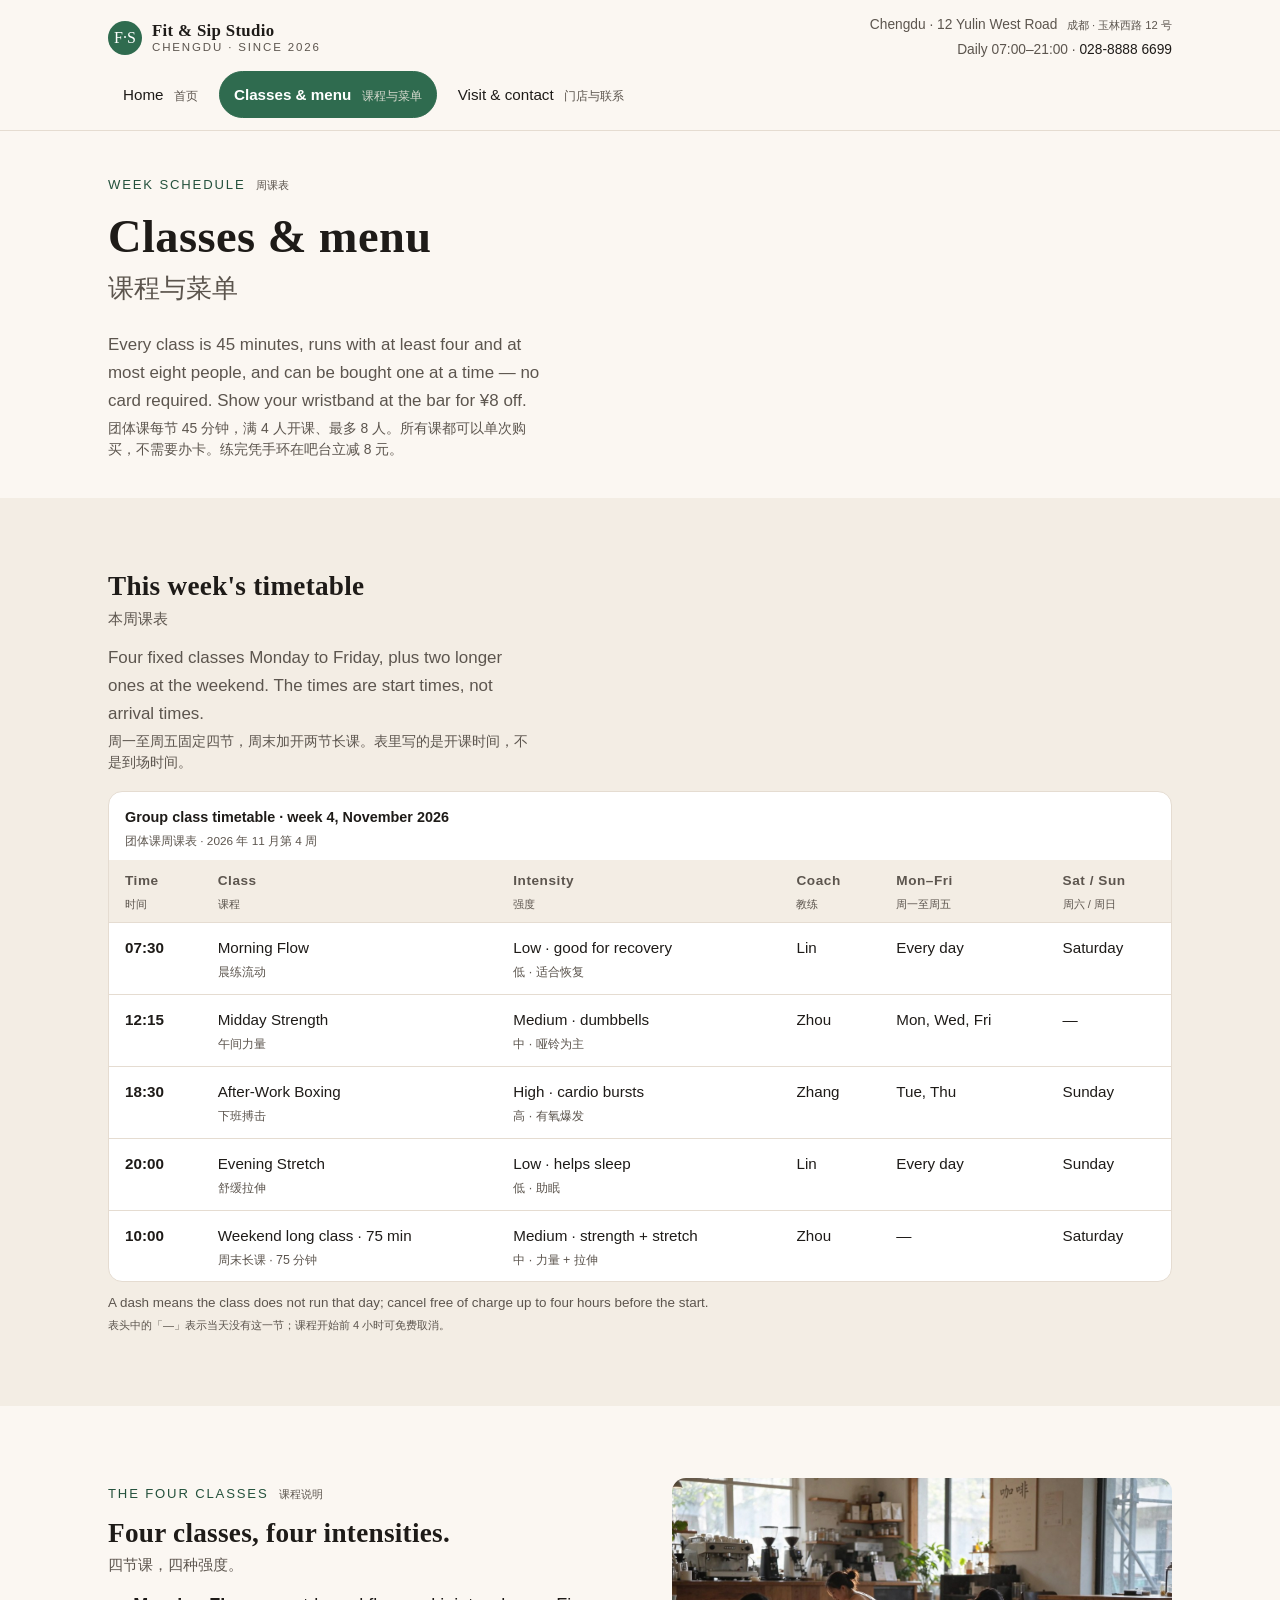
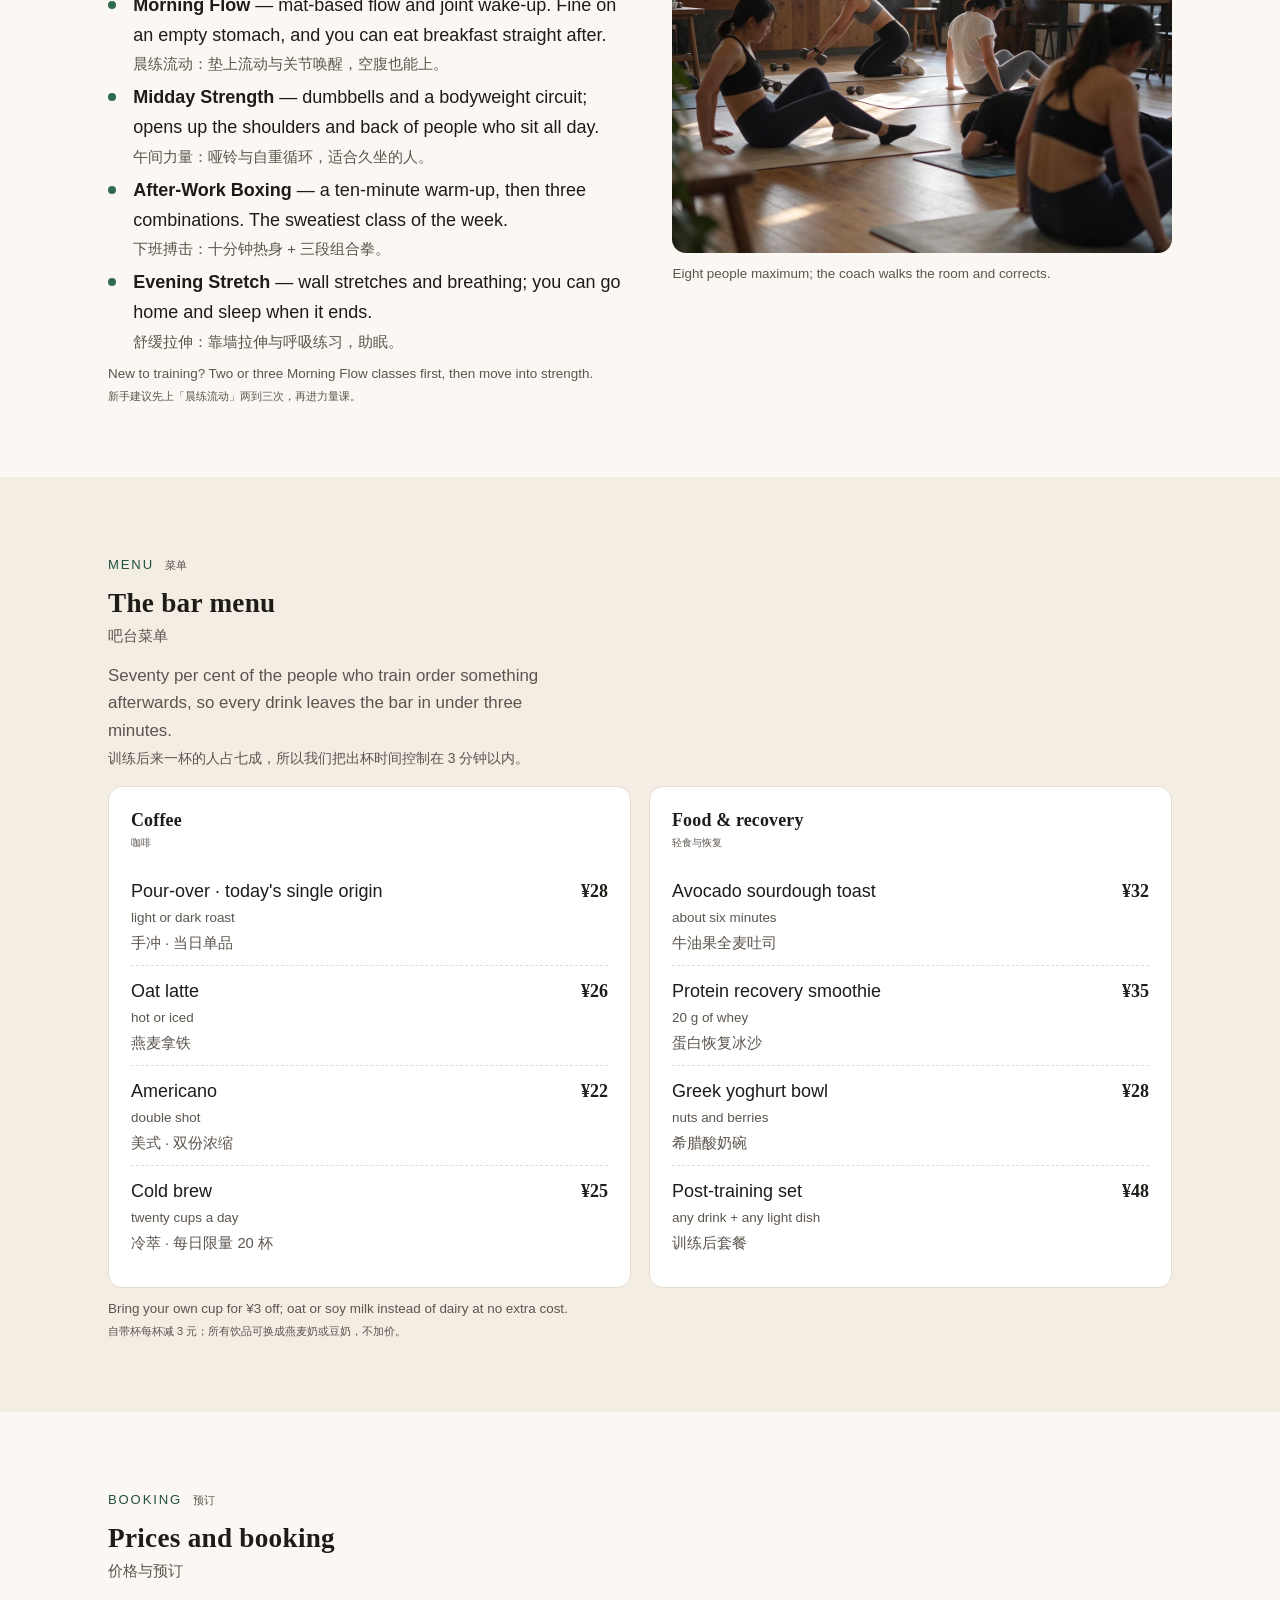
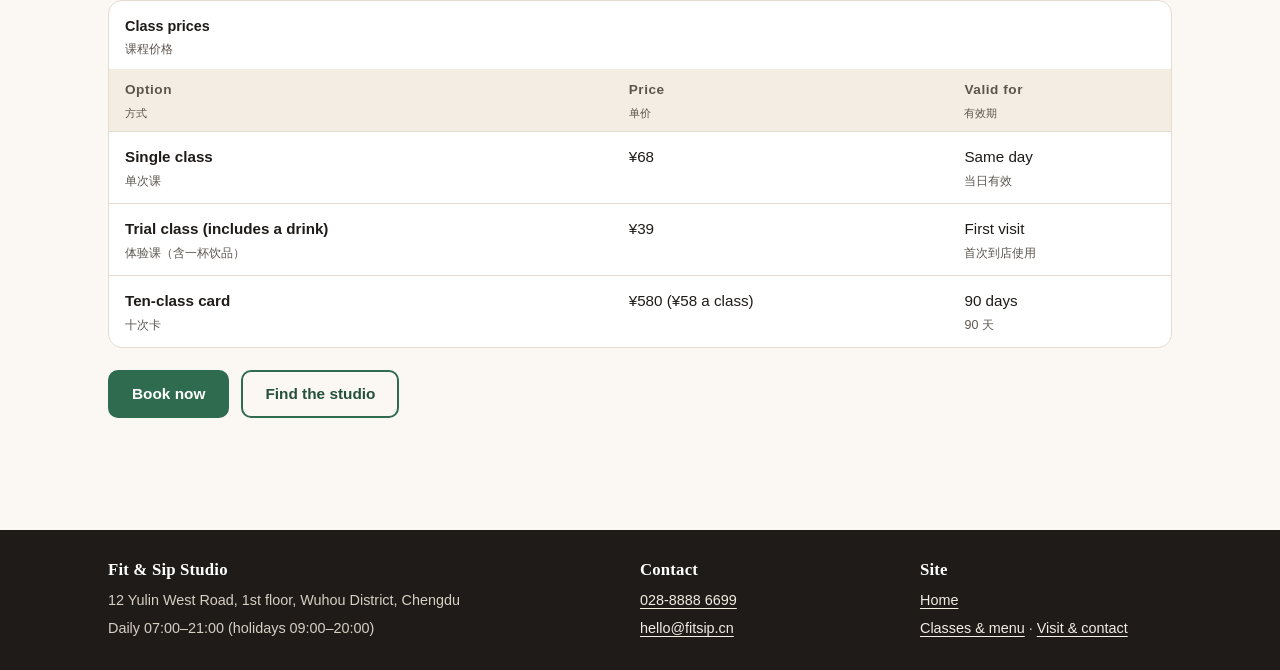
==== classes.html @ e6e58d31 "Add Fit & Sip Studio site files and images" ====
<!DOCTYPE html>
<html lang="en">
<head>
  <meta charset="utf-8">
  <meta name="viewport" content="width=device-width, initial-scale=1">
  <title>Classes &amp; menu — Fit &amp; Sip Studio</title>
  <meta name="description" content="Weekly group class timetable, four class types, the coffee and light-meal menu, and single, trial and ten-class prices at Fit &amp; Sip Studio, Chengdu.">
  <link rel="stylesheet" href="styles.css">
</head>
<body>

<a class="skip-link" href="#main">Skip to main content <span class="zh zh--inline" lang="zh-Hans">跳到主要内容</span></a>

<header class="site-header">
  <div class="wrap">
    <div class="header-top">
      <a class="logo" href="index.html" aria-label="Fit and Sip Studio, home page">
        <span class="logo-mark" aria-hidden="true">F·S</span>
        <span class="logo-text">
          <span class="logo-name">Fit &amp; Sip Studio</span>
          <span class="logo-sub">Chengdu · Since 2026</span>
        </span>
      </a>

      <address class="header-contact">
        <span>Chengdu · 12 Yulin West Road <span class="zh zh--inline" lang="zh-Hans">成都 · 玉林西路 12 号</span></span>
        <span>Daily 07:00–21:00 · <a href="tel:+862888886699">028-8888 6699</a></span>
      </address>
    </div>

    <nav class="site-nav" aria-label="Main navigation">
      <ul class="nav-list">
        <li><a href="index.html">Home <span class="zh zh--inline" lang="zh-Hans">首页</span></a></li>
        <li><a href="classes.html" class="is-active" aria-current="page">Classes &amp; menu <span class="zh zh--inline" lang="zh-Hans">课程与菜单</span></a></li>
        <li><a href="visit.html">Visit &amp; contact <span class="zh zh--inline" lang="zh-Hans">门店与联系</span></a></li>
      </ul>
    </nav>
  </div>
</header>

<main id="main">

  <section class="section section--tight" aria-labelledby="page-title">
    <div class="wrap">
      <span class="eyebrow">Week schedule <span class="zh zh--inline" lang="zh-Hans">周课表</span></span>
      <h1 id="page-title">Classes &amp; menu<span class="zh" lang="zh-Hans">课程与菜单</span></h1>
      <p class="lead">
        Every class is 45 minutes, runs with at least four and at most eight people, and can be bought one at a time — no card required. Show your wristband at the bar for ¥8 off.
        <span class="zh" lang="zh-Hans">团体课每节 45 分钟，满 4 人开课、最多 8 人。所有课都可以单次购买，不需要办卡。练完凭手环在吧台立减 8 元。</span>
      </p>
    </div>
  </section>

  <!-- Weekly timetable -->
  <section class="section section--cream" aria-labelledby="schedule-title">
    <div class="wrap">
      <h2 id="schedule-title">This week's timetable<span class="zh" lang="zh-Hans">本周课表</span></h2>
      <p class="lead">Four fixed classes Monday to Friday, plus two longer ones at the weekend. The times are start times, not arrival times.
        <span class="zh" lang="zh-Hans">周一至周五固定四节，周末加开两节长课。表里写的是开课时间，不是到场时间。</span></p>

      <div class="table-wrap">
        <table class="table--stack">
          <caption>Group class timetable · week 4, November 2026 <span class="zh" lang="zh-Hans">团体课周课表 · 2026 年 11 月第 4 周</span></caption>
          <thead>
            <tr>
              <th scope="col">Time<span class="zh" lang="zh-Hans">时间</span></th>
              <th scope="col">Class<span class="zh" lang="zh-Hans">课程</span></th>
              <th scope="col">Intensity<span class="zh" lang="zh-Hans">强度</span></th>
              <th scope="col">Coach<span class="zh" lang="zh-Hans">教练</span></th>
              <th scope="col">Mon–Fri<span class="zh" lang="zh-Hans">周一至周五</span></th>
              <th scope="col">Sat / Sun<span class="zh" lang="zh-Hans">周六 / 周日</span></th>
            </tr>
          </thead>
          <tbody>
            <tr>
              <th scope="row" data-label="Time">07:30</th>
              <td data-label="Class">Morning Flow<span class="zh" lang="zh-Hans">晨练流动</span></td>
              <td data-label="Intensity">Low · good for recovery<span class="zh" lang="zh-Hans">低 · 适合恢复</span></td>
              <td data-label="Coach">Lin</td>
              <td data-label="Mon–Fri">Every day</td>
              <td data-label="Sat / Sun">Saturday</td>
            </tr>
            <tr>
              <th scope="row" data-label="Time">12:15</th>
              <td data-label="Class">Midday Strength<span class="zh" lang="zh-Hans">午间力量</span></td>
              <td data-label="Intensity">Medium · dumbbells<span class="zh" lang="zh-Hans">中 · 哑铃为主</span></td>
              <td data-label="Coach">Zhou</td>
              <td data-label="Mon–Fri">Mon, Wed, Fri</td>
              <td data-label="Sat / Sun">—</td>
            </tr>
            <tr>
              <th scope="row" data-label="Time">18:30</th>
              <td data-label="Class">After-Work Boxing<span class="zh" lang="zh-Hans">下班搏击</span></td>
              <td data-label="Intensity">High · cardio bursts<span class="zh" lang="zh-Hans">高 · 有氧爆发</span></td>
              <td data-label="Coach">Zhang</td>
              <td data-label="Mon–Fri">Tue, Thu</td>
              <td data-label="Sat / Sun">Sunday</td>
            </tr>
            <tr>
              <th scope="row" data-label="Time">20:00</th>
              <td data-label="Class">Evening Stretch<span class="zh" lang="zh-Hans">舒缓拉伸</span></td>
              <td data-label="Intensity">Low · helps sleep<span class="zh" lang="zh-Hans">低 · 助眠</span></td>
              <td data-label="Coach">Lin</td>
              <td data-label="Mon–Fri">Every day</td>
              <td data-label="Sat / Sun">Sunday</td>
            </tr>
            <tr>
              <th scope="row" data-label="Time">10:00</th>
              <td data-label="Class">Weekend long class · 75 min<span class="zh" lang="zh-Hans">周末长课 · 75 分钟</span></td>
              <td data-label="Intensity">Medium · strength + stretch<span class="zh" lang="zh-Hans">中 · 力量 + 拉伸</span></td>
              <td data-label="Coach">Zhou</td>
              <td data-label="Mon–Fri">—</td>
              <td data-label="Sat / Sun">Saturday</td>
            </tr>
          </tbody>
        </table>
      </div>

      <p class="caption">A dash means the class does not run that day; cancel free of charge up to four hours before the start.
        <span class="zh" lang="zh-Hans">表头中的「—」表示当天没有这一节；课程开始前 4 小时可免费取消。</span></p>
    </div>
  </section>

  <!-- Class descriptions -->
  <section class="section" aria-labelledby="class-intro-title">
    <div class="wrap split">
      <div>
        <span class="eyebrow">The four classes <span class="zh zh--inline" lang="zh-Hans">课程说明</span></span>
        <h2 id="class-intro-title">Four classes, four intensities.<span class="zh" lang="zh-Hans">四节课，四种强度。</span></h2>
        <ul class="check-list">
          <li><strong>Morning Flow</strong> — mat-based flow and joint wake-up. Fine on an empty stomach, and you can eat breakfast straight after.<span class="zh" lang="zh-Hans">晨练流动：垫上流动与关节唤醒，空腹也能上。</span></li>
          <li><strong>Midday Strength</strong> — dumbbells and a bodyweight circuit; opens up the shoulders and back of people who sit all day.<span class="zh" lang="zh-Hans">午间力量：哑铃与自重循环，适合久坐的人。</span></li>
          <li><strong>After-Work Boxing</strong> — a ten-minute warm-up, then three combinations. The sweatiest class of the week.<span class="zh" lang="zh-Hans">下班搏击：十分钟热身 + 三段组合拳。</span></li>
          <li><strong>Evening Stretch</strong> — wall stretches and breathing; you can go home and sleep when it ends.<span class="zh" lang="zh-Hans">舒缓拉伸：靠墙拉伸与呼吸练习，助眠。</span></li>
        </ul>
        <p class="caption">New to training? Two or three Morning Flow classes first, then move into strength.
          <span class="zh" lang="zh-Hans">新手建议先上「晨练流动」两到三次，再进力量课。</span></p>
      </div>

      <figure class="split-media">
        <img src="images/class-group.jpg"
             alt="Small-group class: people on mats doing floor work, the coach demonstrating beside them, the coffee bar in the background"
             width="1200" height="900">
        <figcaption>Eight people maximum; the coach walks the room and corrects.</figcaption>
      </figure>
    </div>
  </section>

  <!-- Menu -->
  <section class="section section--cream" id="menu" aria-labelledby="menu-title">
    <div class="wrap">
      <span class="eyebrow">Menu <span class="zh zh--inline" lang="zh-Hans">菜单</span></span>
      <h2 id="menu-title">The bar menu<span class="zh" lang="zh-Hans">吧台菜单</span></h2>
      <p class="lead">Seventy per cent of the people who train order something afterwards, so every drink leaves the bar in under three minutes.
        <span class="zh" lang="zh-Hans">训练后来一杯的人占七成，所以我们把出杯时间控制在 3 分钟以内。</span></p>

      <div class="grid grid--2">
        <article class="card">
          <h3>Coffee<span class="zh" lang="zh-Hans">咖啡</span></h3>
          <ul class="price-list">
            <li><span>Pour-over · today's single origin <span class="note">light or dark roast</span><span class="zh" lang="zh-Hans">手冲 · 当日单品</span></span><span class="price">¥28</span></li>
            <li><span>Oat latte <span class="note">hot or iced</span><span class="zh" lang="zh-Hans">燕麦拿铁</span></span><span class="price">¥26</span></li>
            <li><span>Americano <span class="note">double shot</span><span class="zh" lang="zh-Hans">美式 · 双份浓缩</span></span><span class="price">¥22</span></li>
            <li><span>Cold brew <span class="note">twenty cups a day</span><span class="zh" lang="zh-Hans">冷萃 · 每日限量 20 杯</span></span><span class="price">¥25</span></li>
          </ul>
        </article>

        <article class="card">
          <h3>Food &amp; recovery<span class="zh" lang="zh-Hans">轻食与恢复</span></h3>
          <ul class="price-list">
            <li><span>Avocado sourdough toast <span class="note">about six minutes</span><span class="zh" lang="zh-Hans">牛油果全麦吐司</span></span><span class="price">¥32</span></li>
            <li><span>Protein recovery smoothie <span class="note">20 g of whey</span><span class="zh" lang="zh-Hans">蛋白恢复冰沙</span></span><span class="price">¥35</span></li>
            <li><span>Greek yoghurt bowl <span class="note">nuts and berries</span><span class="zh" lang="zh-Hans">希腊酸奶碗</span></span><span class="price">¥28</span></li>
            <li><span>Post-training set <span class="note">any drink + any light dish</span><span class="zh" lang="zh-Hans">训练后套餐</span></span><span class="price">¥48</span></li>
          </ul>
        </article>
      </div>

      <p class="caption">Bring your own cup for ¥3 off; oat or soy milk instead of dairy at no extra cost.
        <span class="zh" lang="zh-Hans">自带杯每杯减 3 元；所有饮品可换成燕麦奶或豆奶，不加价。</span></p>
    </div>
  </section>

  <!-- Prices -->
  <section class="section" aria-labelledby="booking-title">
    <div class="wrap">
      <span class="eyebrow">Booking <span class="zh zh--inline" lang="zh-Hans">预订</span></span>
      <h2 id="booking-title">Prices and booking<span class="zh" lang="zh-Hans">价格与预订</span></h2>

      <div class="table-wrap">
        <table>
          <caption>Class prices <span class="zh" lang="zh-Hans">课程价格</span></caption>
          <thead>
            <tr>
              <th scope="col">Option<span class="zh" lang="zh-Hans">方式</span></th>
              <th scope="col">Price<span class="zh" lang="zh-Hans">单价</span></th>
              <th scope="col">Valid for<span class="zh" lang="zh-Hans">有效期</span></th>
            </tr>
          </thead>
          <tbody>
            <tr><th scope="row">Single class<span class="zh" lang="zh-Hans">单次课</span></th><td>¥68</td><td>Same day<span class="zh" lang="zh-Hans">当日有效</span></td></tr>
            <tr><th scope="row">Trial class (includes a drink)<span class="zh" lang="zh-Hans">体验课（含一杯饮品）</span></th><td>¥39</td><td>First visit<span class="zh" lang="zh-Hans">首次到店使用</span></td></tr>
            <tr><th scope="row">Ten-class card<span class="zh" lang="zh-Hans">十次卡</span></th><td>¥580 (¥58 a class)</td><td>90 days<span class="zh" lang="zh-Hans">90 天</span></td></tr>
          </tbody>
        </table>
      </div>

      <div class="btn-row">
        <a class="btn" href="visit.html#booking">Book now</a>
        <a class="btn btn--ghost" href="visit.html">Find the studio</a>
      </div>
    </div>
  </section>

</main>

<footer class="site-footer">
  <div class="wrap footer-grid">
    <div>
      <h2>Fit &amp; Sip Studio</h2>
      <p>12 Yulin West Road, 1st floor, Wuhou District, Chengdu</p>
      <p>Daily 07:00–21:00 (holidays 09:00–20:00)</p>
    </div>
    <div>
      <h2>Contact</h2>
      <p><a href="tel:+862888886699">028-8888 6699</a></p>
      <p><a href="mailto:hello@fitsip.cn">hello@fitsip.cn</a></p>
    </div>
    <div>
      <h2>Site</h2>
      <p><a href="index.html">Home</a></p>
      <p><a href="classes.html">Classes &amp; menu</a> · <a href="visit.html">Visit &amp; contact</a></p>
    </div>
  </div>
</footer>

</body>
</html>
---- styles.css ----
/* =========================================================
   Fit & Sip Studio — 站点样式表（唯一外部 CSS 文件）
   移动优先：先写小屏，再用 min-width 媒体查询逐级扩展
   ========================================================= */

/* ---------- 1. 设计变量（3 个主色 + 中性色阶） ---------- */
:root {
  --bg: #fbf7f2;          /* 背景色：暖米白 */
  --ink: #1e1b18;         /* 文字色：炭黑 */
  --accent: #2f6b4f;      /* 强调色：松针绿 */
  --accent-dark: #24513c;
  --muted: #5c554e;
  --surface: #ffffff;
  --cream: #f3ede4;
  --line: #e5dcd1;
  --radius: 14px;
  --wrap: 1120px;
  --shadow: 0 10px 30px rgba(30, 27, 24, 0.07);
}

/* ---------- 2. 基础重置与排版 ---------- */
*,
*::before,
*::after { box-sizing: border-box; }

html { -webkit-text-size-adjust: 100%; }

body {
  margin: 0;
  background-color: var(--bg);
  color: var(--ink);
  font-family: "Helvetica Neue", Helvetica, Arial, "PingFang SC", "Microsoft YaHei", sans-serif;
  font-size: 17px;
  line-height: 1.65;
}

h1, h2, h3 {
  font-family: Georgia, "Times New Roman", "Songti SC", serif;
  font-weight: 700;
  line-height: 1.24;
  margin: 0 0 0.55em;
  letter-spacing: 0.01em;
}

h1 { font-size: clamp(1.95rem, 6.2vw, 2.9rem); }
h2 { font-size: clamp(1.35rem, 3.6vw, 1.7rem); }
h3 { font-size: 1.12rem; }

p { margin: 0 0 1em; }
p:last-child { margin-bottom: 0; }

a { color: var(--accent-dark); text-underline-offset: 3px; }

img { display: block; max-width: 100%; height: auto; }

strong { font-weight: 700; }

/* ---------- 2b. 双语：英文为主体，中文作为quiet的第二行 ---------- */
.zh {
  display: block;
  margin-top: 3px;
  font-family: "PingFang SC", "Microsoft YaHei", "Songti SC", sans-serif;
  font-size: 0.82em;
  line-height: 1.5;
  font-weight: 400;
  letter-spacing: 0;
  text-transform: none;
  color: var(--muted);
}
.zh--inline { display: inline; margin-left: 0.5em; }

h1 > .zh,
h2 > .zh,
h3 > .zh {
  margin-top: 5px;
  font-family: Georgia, "Songti SC", serif;
  font-size: 0.56em;
  line-height: 1.35;
}

/* 深色底上中文改为浅色 */
.cta-band .zh,
.skip-link .zh,
.nav-list a.is-active .zh { color: #f3ede4; opacity: 0.85; }

/* 键盘可见焦点：无障碍必需 */
a:focus-visible,
button:focus-visible,
input:focus-visible,
select:focus-visible,
textarea:focus-visible {
  outline: 3px solid var(--accent);
  outline-offset: 2px;
}

/* ---------- 3. 跳过导航（无障碍） ---------- */
.skip-link {
  position: absolute;
  left: 12px;
  top: -60px;
  z-index: 30;
  padding: 10px 16px;
  background: var(--ink);
  color: #fff;
  border-radius: 8px;
  transition: top 0.2s ease;
}
.skip-link:focus { top: 12px; }

/* ---------- 4. 通用容器 ---------- */
.wrap {
  width: 100%;
  max-width: var(--wrap);
  margin: 0 auto;
  padding: 0 20px;
}

.section { padding: 44px 0; }
.section--tight { padding: 30px 0; }
.section--cream { background: var(--cream); }

.eyebrow {
  display: inline-block;
  margin-bottom: 12px;
  font-size: 0.82rem;
  letter-spacing: 0.14em;
  text-transform: uppercase;
  color: var(--accent-dark);
}

.lead { font-size: 1.06rem; color: var(--muted); max-width: 46ch; }

/* ---------- 5. 页头：Logo 左上、联系方式右上、静态页头 ---------- */
.site-header {
  background: var(--bg);
  border-bottom: 1px solid var(--line);
}

.header-top {
  display: flex;
  flex-wrap: wrap;
  align-items: center;
  justify-content: space-between;
  gap: 8px 16px;
  padding: 14px 0 10px;
}

.logo {
  display: inline-flex;
  align-items: center;
  gap: 10px;
  text-decoration: none;
  color: var(--ink);
}
.logo-mark {
  width: 34px;
  height: 34px;
  flex: 0 0 34px;
  display: grid;
  place-items: center;
  border-radius: 50%;
  background: var(--accent);
  color: #fff;
  font-family: Georgia, serif;
  font-size: 1rem;
}
.logo-text { line-height: 1.1; }
.logo-name {
  display: block;
  font-family: Georgia, serif;
  font-size: 1.05rem;
  font-weight: 700;
  letter-spacing: 0.02em;
}
.logo-sub {
  display: block;
  font-size: 0.72rem;
  letter-spacing: 0.16em;
  text-transform: uppercase;
  color: var(--muted);
}

.header-contact {
  display: flex;
  flex-direction: column;
  align-items: flex-start;
  gap: 2px;
  font-size: 0.86rem;
  color: var(--muted);
  font-style: normal; /* <address> 默认斜体，这里保持正体 */
}
.header-contact a { color: var(--ink); text-decoration: none; }
.header-contact a:hover { color: var(--accent-dark); text-decoration: underline; }

/* ---------- 6. 主导航：横向、当前页必须高亮 ---------- */
.site-nav { padding-bottom: 12px; }

.nav-list {
  display: flex;
  flex-wrap: wrap;
  gap: 6px;
  margin: 0;
  padding: 0;
  list-style: none;
}

.nav-list a {
  display: inline-block;
  padding: 10px 14px;
  border-radius: 999px;
  font-size: 0.95rem;
  text-decoration: none;
  color: var(--ink);
  border: 1px solid transparent;
}
.nav-list a:hover { background: var(--cream); }

/* 当前页面：颜色 + 下划线 + 加粗，三重区分 */
.nav-list a.is-active,
.nav-list a[aria-current="page"] {
  background: var(--accent);
  border-color: var(--accent);
  color: #fff;
  font-weight: 700;
}

/* ---------- 7. 按钮 ---------- */
.btn {
  display: inline-block;
  padding: 13px 22px;
  border: 2px solid var(--accent);
  border-radius: 10px;
  background: var(--accent);
  color: #fff;
  font: inherit;
  font-weight: 700;
  font-size: 0.96rem;
  line-height: 1.2;
  text-align: center;
  text-decoration: none;
  cursor: pointer;
  transition: background-color 0.15s ease, color 0.15s ease, transform 0.15s ease;
}
.btn:hover { background: var(--accent-dark); border-color: var(--accent-dark); }
.btn:active { transform: translateY(1px); }

.btn--ghost {
  background: transparent;
  color: var(--accent-dark);
  border-color: var(--accent);
}
.btn--ghost:hover { background: var(--accent); color: #fff; }

.btn-row {
  display: flex;
  flex-wrap: wrap;
  gap: 12px;
  margin-top: 22px;
}

/* ---------- 8. 首页主视觉 ---------- */
.hero { padding: 26px 0 34px; }

.hero-grid {
  display: grid;
  gap: 22px;
  align-items: center;
}

.hero-copy .lead { max-width: 34ch; }

.hero-media { position: relative; }

.hero-media img {
  width: 100%;
  aspect-ratio: 16 / 10;
  object-fit: cover;
  border-radius: var(--radius);
  box-shadow: var(--shadow);
}

.hero-badge {
  display: inline-block;
  max-width: 100%;
  margin-top: 14px;
  padding: 8px 14px;
  border-radius: 14px;
  background: var(--surface);
  border: 1px solid var(--line);
  font-size: 0.86rem;
  line-height: 1.5;
  text-align: left;
  color: var(--muted);
}
.hero-badge b { color: var(--ink); }
.hero-badge .zh { margin-top: 2px; font-size: 0.86em; }

/* ---------- 9. 卡片与网格 ---------- */
.grid { display: grid; gap: 18px; }
.grid--2 { grid-template-columns: 1fr; }

.card {
  padding: 22px;
  background: var(--surface);
  border: 1px solid var(--line);
  border-radius: var(--radius);
}
.card h3 { margin-bottom: 8px; }
.card p { color: var(--muted); font-size: 0.95rem; }

/* ---------- 10. 表格（每页必备元素） ---------- */
.table-wrap {
  margin-top: 18px;
  border: 1px solid var(--line);
  border-radius: var(--radius);
  overflow: hidden;
  background: var(--surface);
}

table {
  width: 100%;
  border-collapse: collapse;
  font-size: 0.95rem;
}

caption {
  caption-side: top;
  padding: 14px 16px 10px;
  text-align: left;
  font-weight: 700;
  color: var(--ink);
  font-size: 0.9rem;
}

thead th {
  background: var(--cream);
  text-align: left;
  font-size: 0.85rem;
  letter-spacing: 0.04em;
  color: var(--muted);
  padding: 10px 16px;
  border-bottom: 1px solid var(--line);
}

tbody td,
tbody th {
  padding: 12px 16px;
  border-bottom: 1px solid var(--line);
  vertical-align: top;
}
tbody th { text-align: left; font-weight: 700; }
tbody tr:last-child td,
tbody tr:last-child th { border-bottom: 0; }

.tag {
  display: inline-block;
  padding: 2px 9px;
  border-radius: 999px;
  background: var(--cream);
  color: var(--accent-dark);
  font-size: 0.78rem;
  font-weight: 700;
}

/* 移动端：表格改为堆叠卡片，避免横向溢出 */
@media (max-width: 719px) {
  .table--stack { display: block; }
  .table--stack caption { display: block; }
  .table--stack thead {
    position: absolute;
    width: 1px; height: 1px;
    overflow: hidden;
    clip: rect(0 0 0 0);
    white-space: nowrap;
  }
  .table--stack tbody,
  .table--stack tr { display: block; }
  .table--stack tr {
    padding: 12px 16px;
    border-bottom: 1px solid var(--line);
  }
  .table--stack tr:last-child { border-bottom: 0; }
  .table--stack td,
  .table--stack th {
    display: block;
    padding: 5px 0;
    border: 0;
    font-size: 0.93rem;
  }
  .table--stack td::before,
  .table--stack th::before {
    content: attr(data-label);
    display: block;
    margin-bottom: 2px;
    font-size: 0.78rem;
    font-weight: 700;
    letter-spacing: 0.04em;
    color: var(--muted);
  }
}

/* ---------- 11. 列表（每页必备元素） ---------- */
.steps,
.price-list,
.check-list {
  margin: 0;
  padding-left: 1.25em;
}
.steps { list-style: decimal; }
.price-list { list-style: none; padding-left: 0; margin-top: 16px; }
.check-list { list-style: none; padding-left: 0; }

.price-list li {
  display: flex;
  justify-content: space-between;
  align-items: baseline;
  gap: 16px;
  padding: 11px 0;
  border-bottom: 1px dashed var(--line);
}
.price-list li:last-child { border-bottom: 0; }
.price-list .price { font-family: Georgia, serif; font-weight: 700; white-space: nowrap; }
.price-list .note { display: block; font-size: 0.84rem; color: var(--muted); font-weight: 400; }

.steps li { margin-bottom: 10px; }
.steps li::marker { color: var(--accent); font-weight: 700; }

.check-list li { position: relative; padding-left: 1.4em; margin-bottom: 8px; }
.check-list li::before {
  content: "";
  position: absolute;
  left: 0;
  top: 0.55em;
  width: 8px; height: 8px;
  border-radius: 50%;
  background: var(--accent);
}

/* ---------- 12. 图片 + 文字并排 ---------- */
.split {
  display: grid;
  gap: 20px;
  align-items: start;
}
.split-media img {
  width: 100%;
  aspect-ratio: 4 / 3;
  object-fit: cover;
  border-radius: var(--radius);
}
figcaption,
.caption {
  margin-top: 10px;
  font-size: 0.84rem;
  color: var(--muted);
}
figure { margin: 0; }

/* ---------- 13. 强调区块 / CTA ---------- */
.cta-band {
  margin-top: 8px;
  padding: 26px 22px;
  border-radius: var(--radius);
  background: var(--ink);
  color: #f3ede4;
}
.cta-band h2 { color: #fff; margin-bottom: 8px; }
.cta-band p { color: #d8cfc4; max-width: 52ch; }
.cta-band .btn { background: #fff; border-color: #fff; color: var(--ink); }
.cta-band .btn:hover { background: var(--cream); border-color: var(--cream); }

/* ---------- 14. 表单 ---------- */
.form-grid {
  display: grid;
  gap: 16px;
  margin-top: 20px;
}

.field { display: block; }
.field span {
  display: block;
  margin-bottom: 6px;
  font-size: 0.88rem;
  font-weight: 700;
}
.field small { display: block; margin-top: 6px; font-size: 0.82rem; color: var(--muted); }

input[type="text"],
input[type="email"],
input[type="tel"],
select,
textarea {
  width: 100%;
  padding: 12px 14px;
  border: 1px solid var(--line);
  border-radius: 10px;
  background: var(--surface);
  color: var(--ink);
  font: inherit;
  font-size: 0.98rem;
  min-height: 46px;
}
textarea { min-height: 120px; resize: vertical; }

.form-note { margin-top: 14px; font-size: 0.84rem; color: var(--muted); }

/* ---------- 15. 门店信息 ---------- */
.info-grid { display: grid; gap: 22px; }

address { font-style: normal; }
address p { margin: 0 0 6px; }

.meta-label {
  display: block;
  font-size: 0.8rem;
  letter-spacing: 0.1em;
  text-transform: uppercase;
  color: var(--muted);
  margin-bottom: 6px;
}

/* ---------- 16. 页脚 ---------- */
.site-footer {
  margin-top: 40px;
  padding: 30px 0 26px;
  background: var(--ink);
  color: #d8cfc4;
  font-size: 0.9rem;
}
.footer-grid { display: grid; gap: 16px; }
.site-footer a { color: #f3ede4; }
.site-footer h2 {
  color: #fff;
  font-size: 1.05rem;
  margin-bottom: 8px;
}
.site-footer p { margin: 0 0 4px; }

/* ---------- 17. 平板及以上 ---------- */
@media (min-width: 640px) {
  .wrap { padding: 0 28px; }
  .section { padding: 56px 0; }

  .grid--2 { grid-template-columns: repeat(2, 1fr); }

  .hero-grid { grid-template-columns: 1fr 1fr; gap: 30px; }

  .footer-grid { grid-template-columns: repeat(2, 1fr); }

  .header-contact { align-items: flex-end; }
}

/* ---------- 18. 桌面 ---------- */
@media (min-width: 960px) {
  body { font-size: 18px; }
  .section { padding: 72px 0; }
  .section--tight { padding: 38px 0; }
  .hero { padding: 40px 0 56px; }

  .split { grid-template-columns: 1.05fr 1fr; gap: 40px; }
  .footer-grid { grid-template-columns: 2fr 1fr 1fr; gap: 28px; }

  .form-grid { grid-template-columns: 1fr 1fr; }
  .form-grid .field--full { grid-column: 1 / -1; }

  .cta-band {
    display: flex;
    align-items: center;
    justify-content: space-between;
    gap: 28px;
    padding: 34px 38px;
  }
  .cta-band > div { max-width: 60%; }
}
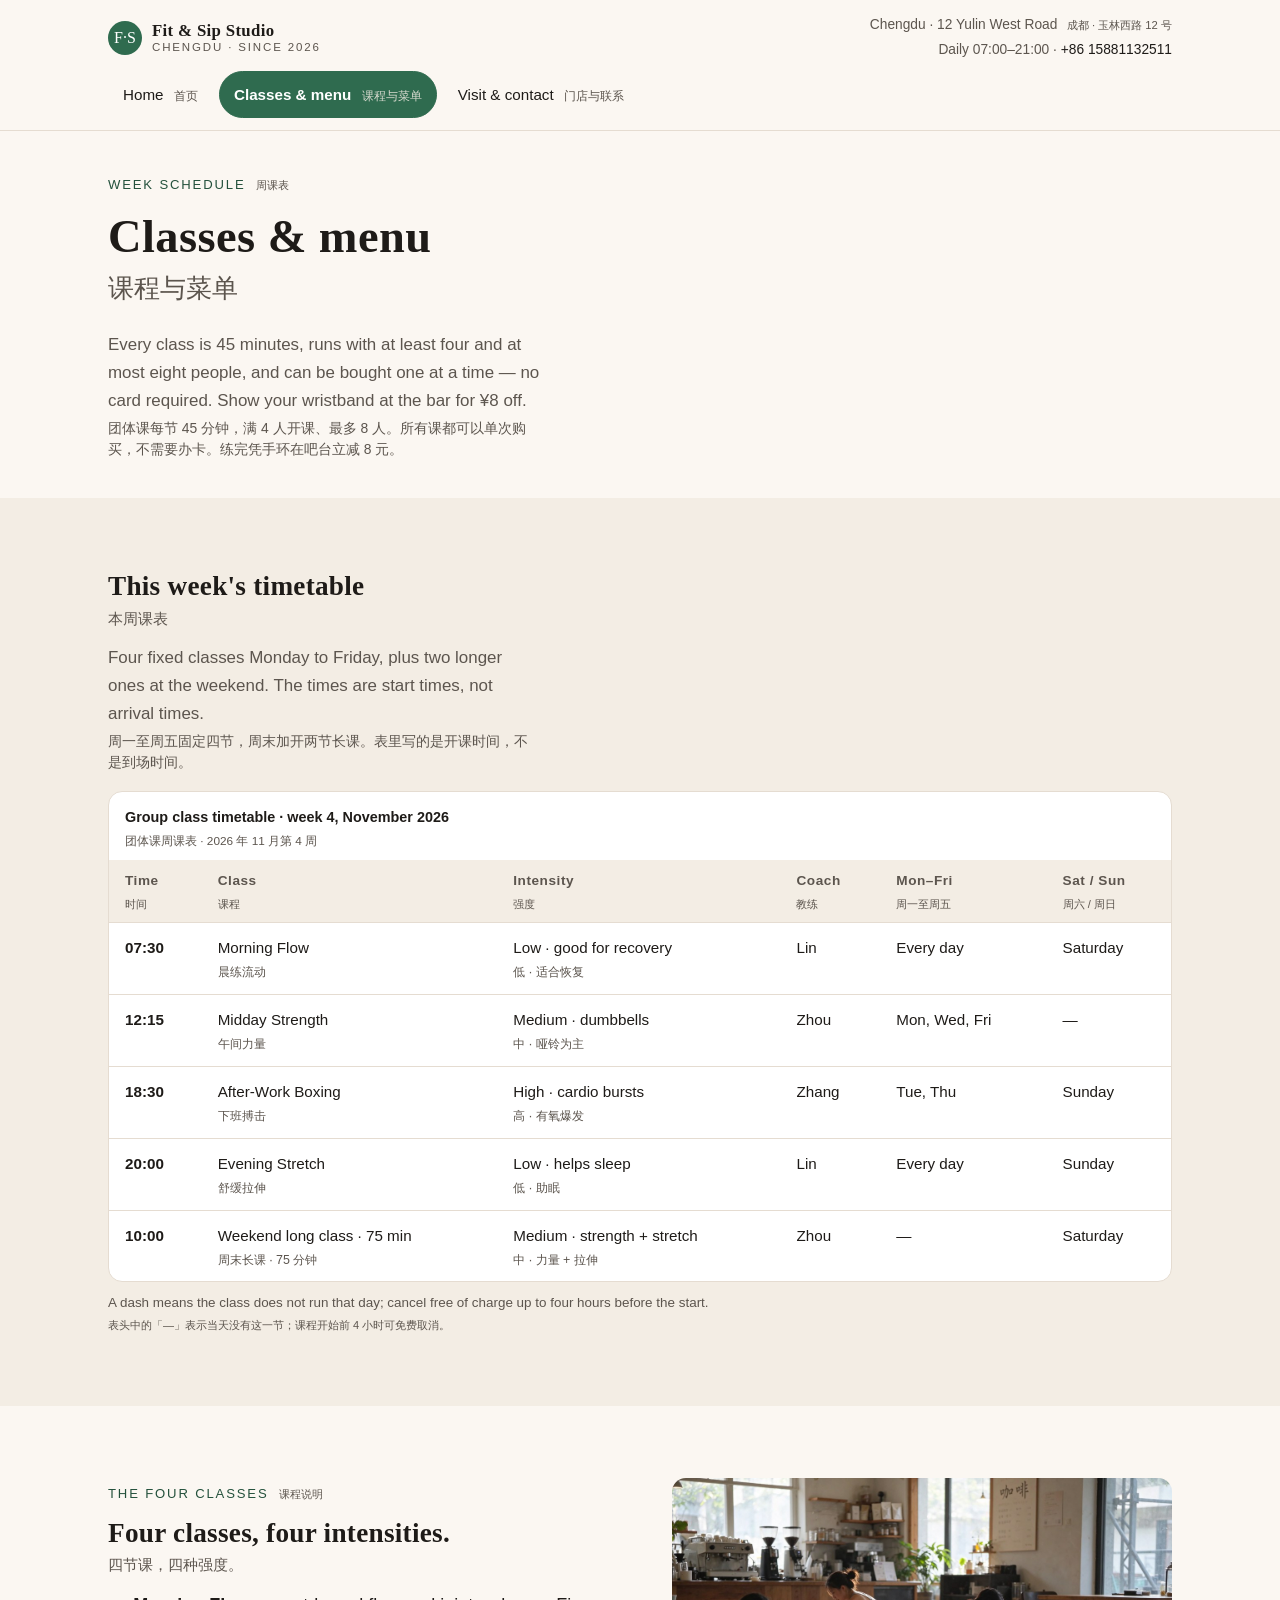
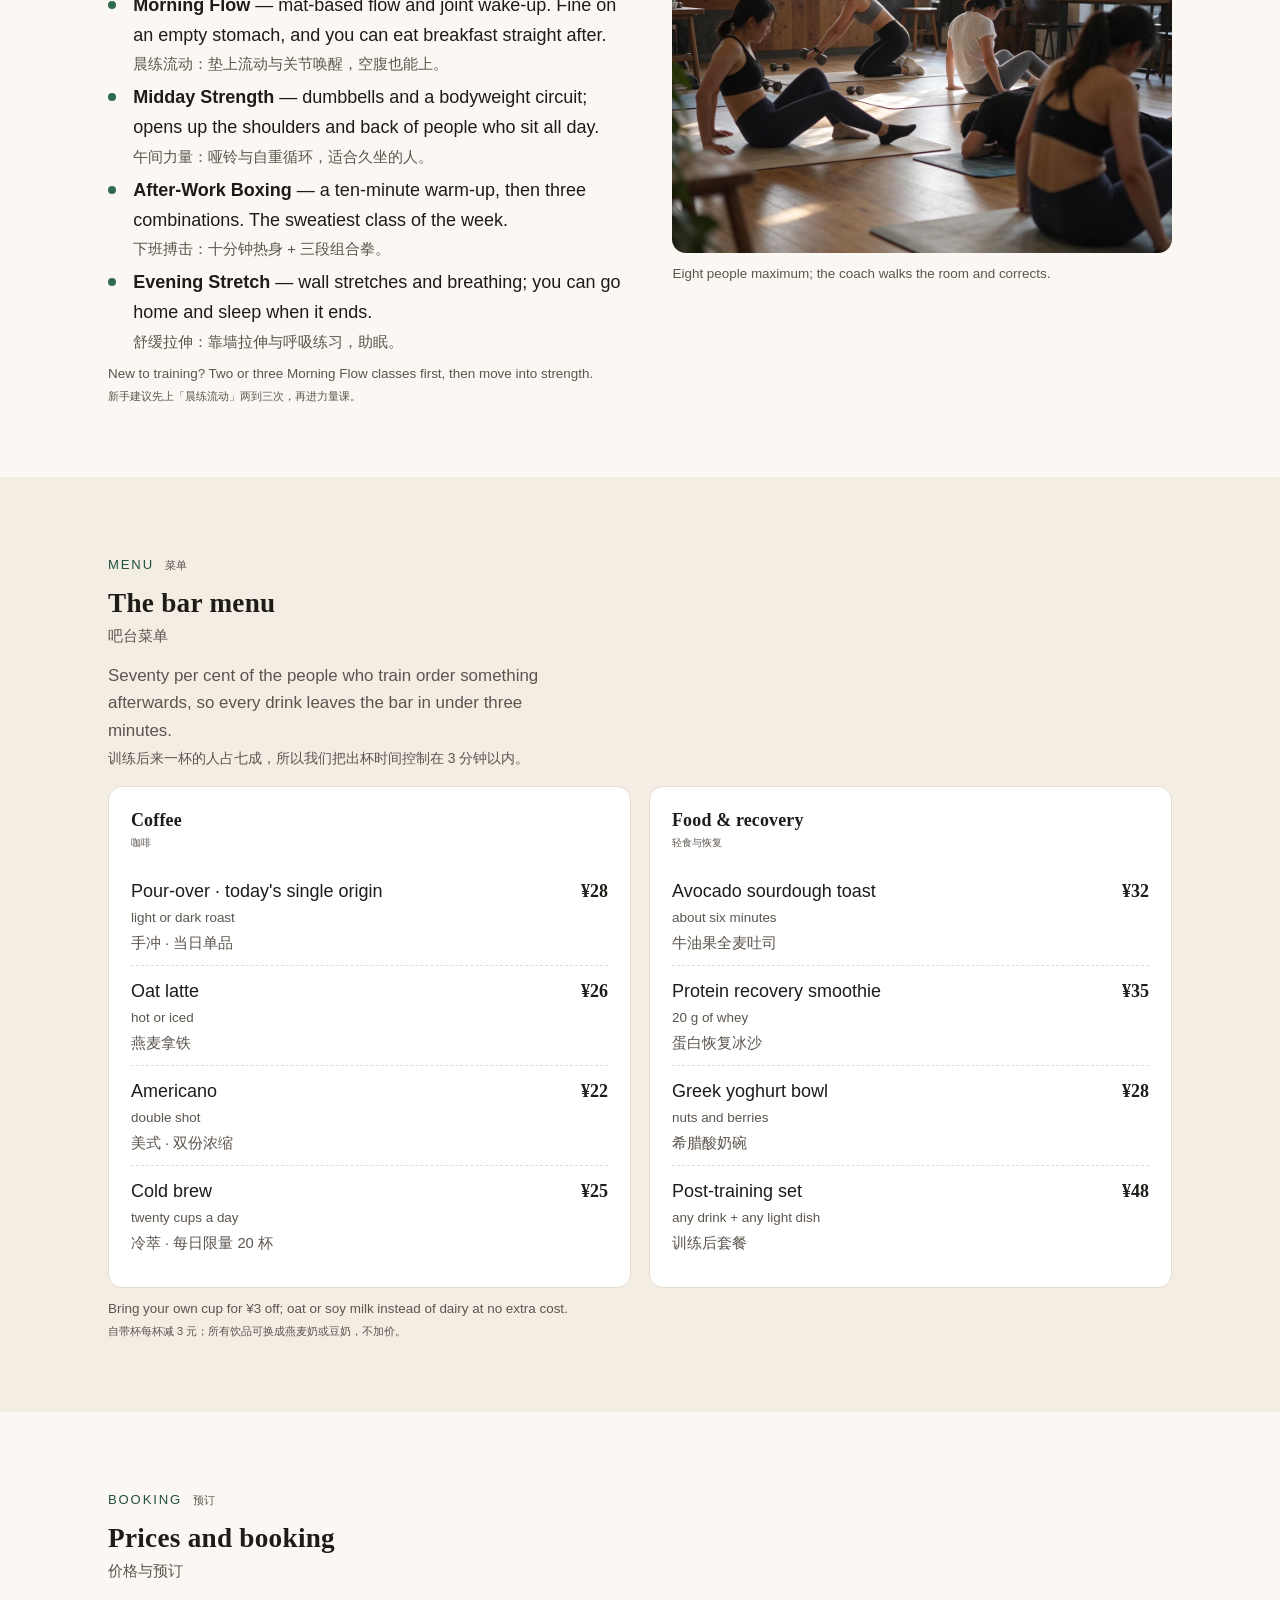
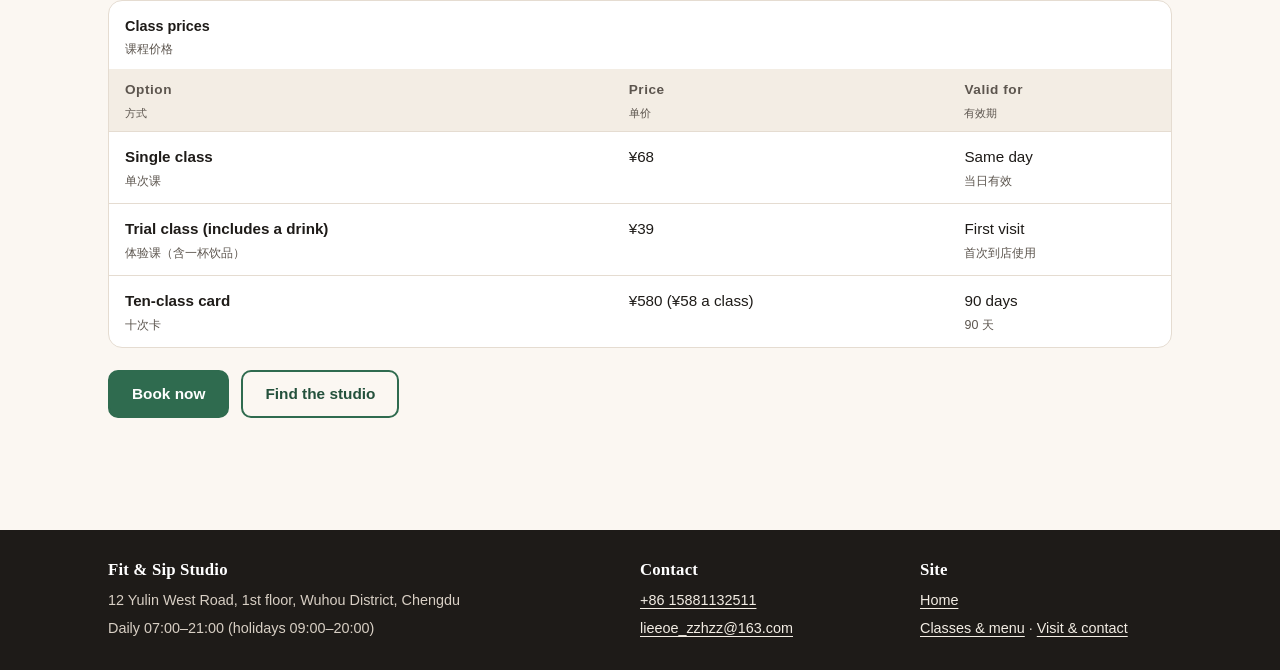
==== commit 3bf2a271: "Update contact phone and e-mail on all pages" ====
--- a/classes.html
+++ b/classes.html
@@ -24,7 +24,7 @@
 
       <address class="header-contact">
         <span>Chengdu · 12 Yulin West Road <span class="zh zh--inline" lang="zh-Hans">成都 · 玉林西路 12 号</span></span>
-        <span>Daily 07:00–21:00 · <a href="tel:+862888886699">028-8888 6699</a></span>
+        <span>Daily 07:00–21:00 · <a href="tel:+8615881132511">+86 15881132511</a></span>
       </address>
     </div>
 
@@ -223,8 +223,8 @@
     </div>
     <div>
       <h2>Contact</h2>
-      <p><a href="tel:+862888886699">028-8888 6699</a></p>
-      <p><a href="mailto:hello@fitsip.cn">hello@fitsip.cn</a></p>
+      <p><a href="tel:+8615881132511">+86 15881132511</a></p>
+      <p><a href="mailto:lieeoe_zzhzz@163.com">lieeoe_zzhzz@163.com</a></p>
     </div>
     <div>
       <h2>Site</h2>
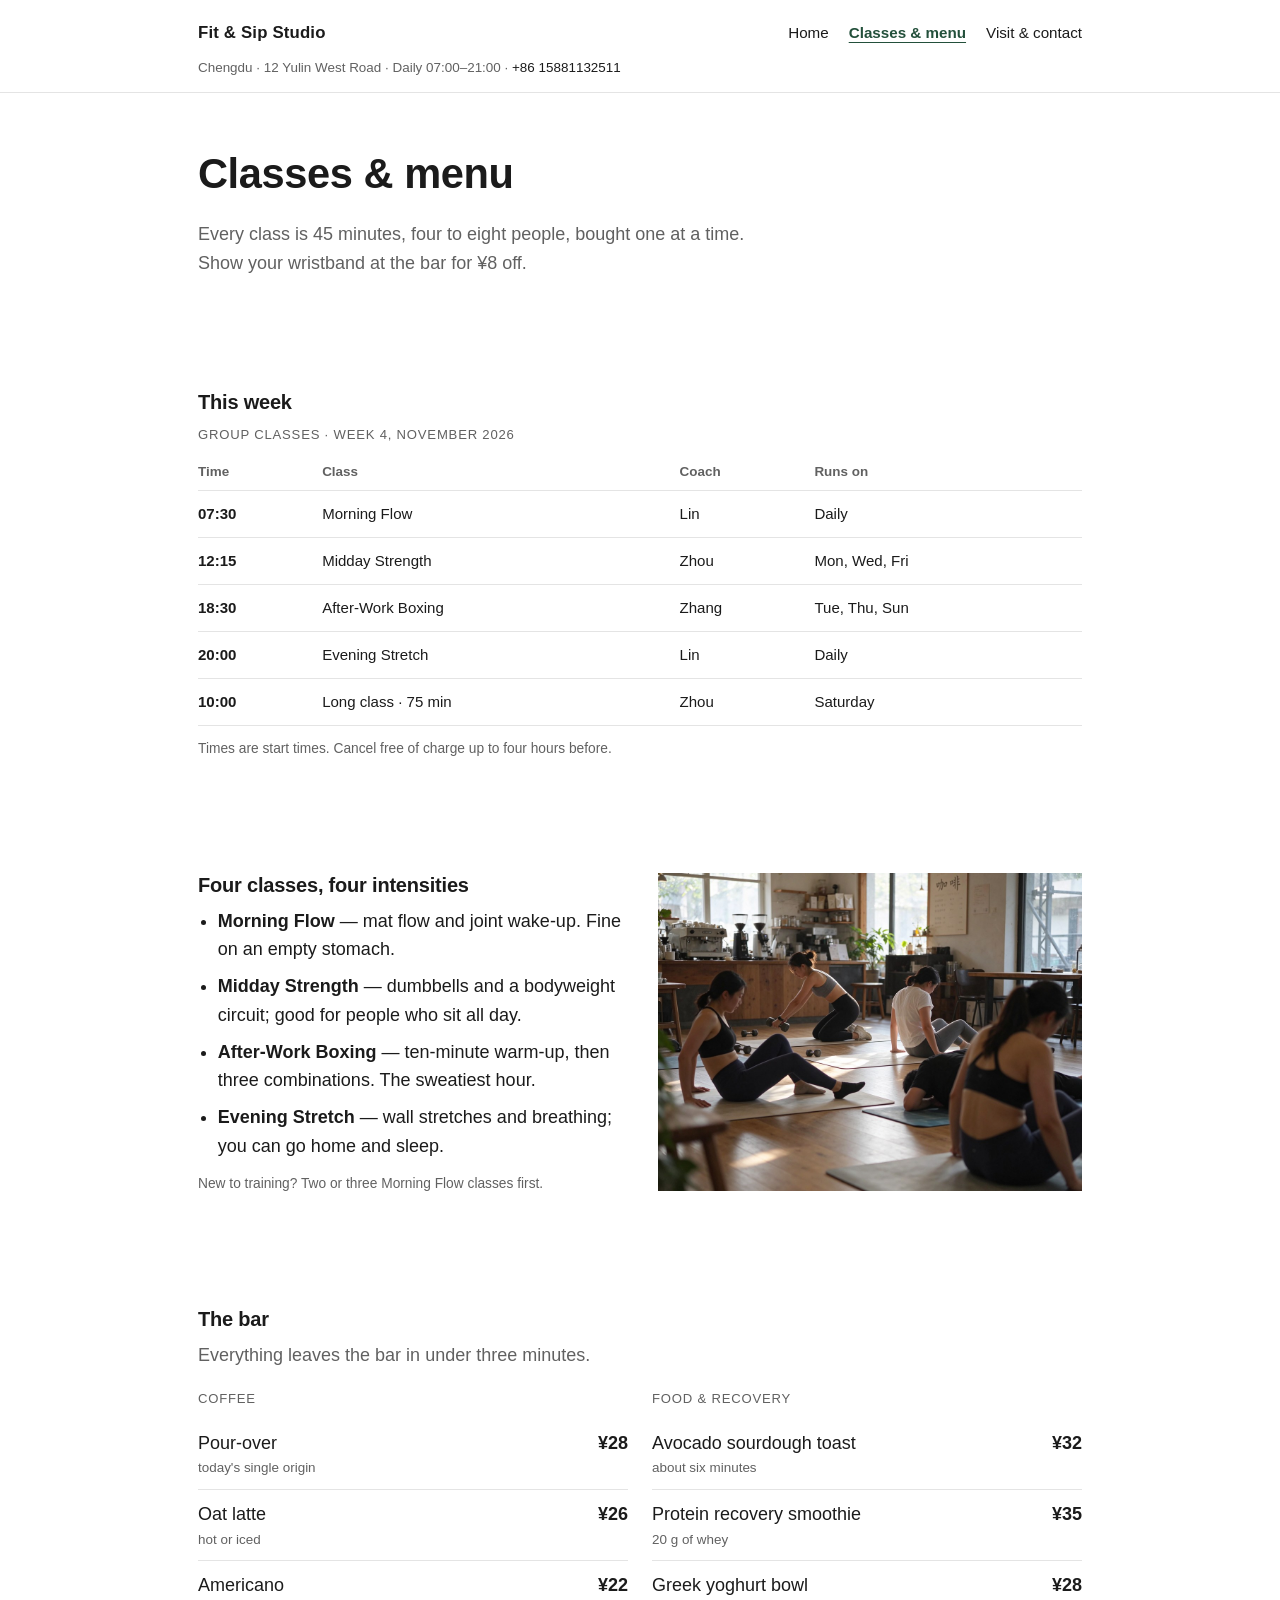
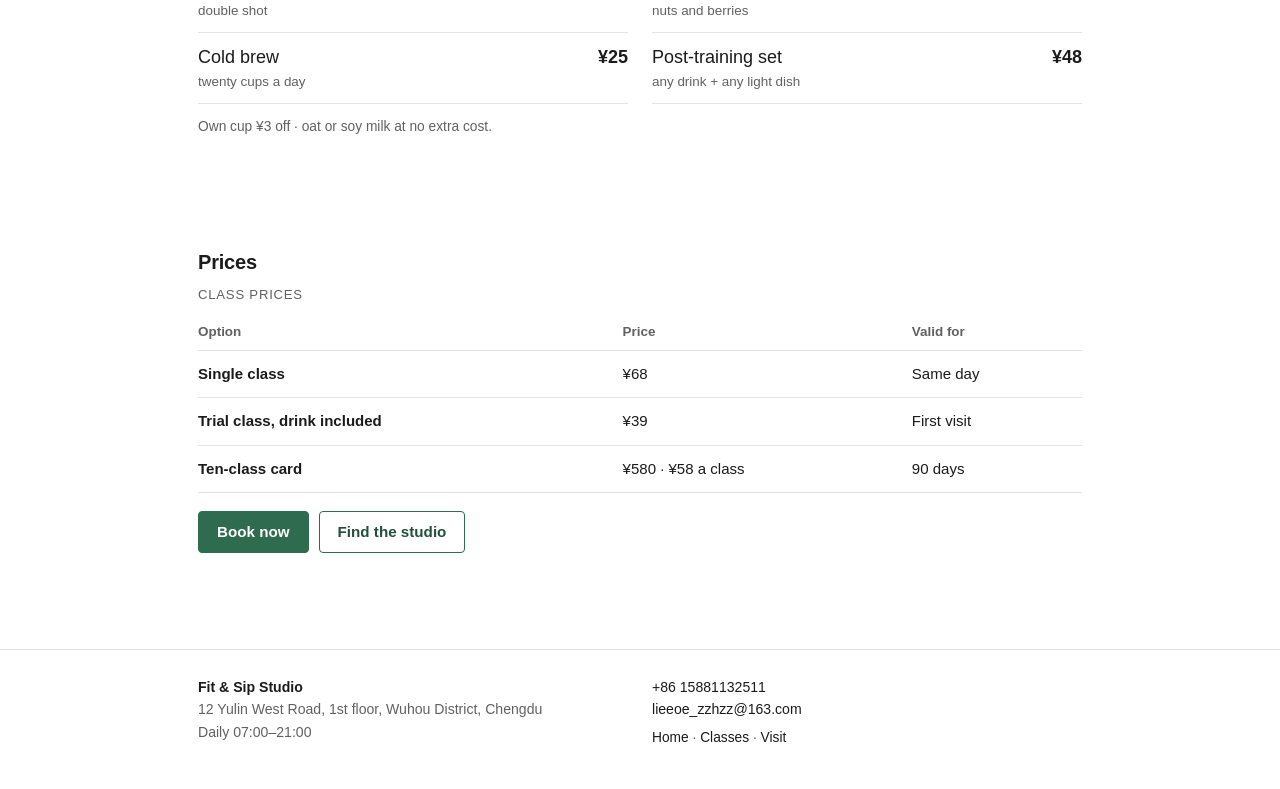
==== commit 2176045a: "Simplify the site: English-first copy, plain white layout" ====
--- a/classes.html
+++ b/classes.html
@@ -4,207 +4,121 @@
   <meta charset="utf-8">
   <meta name="viewport" content="width=device-width, initial-scale=1">
   <title>Classes &amp; menu — Fit &amp; Sip Studio</title>
-  <meta name="description" content="Weekly group class timetable, four class types, the coffee and light-meal menu, and single, trial and ten-class prices at Fit &amp; Sip Studio, Chengdu.">
+  <meta name="description" content="Weekly class timetable, the four class types, the coffee and light-meal menu, and single, trial and ten-class prices in Chengdu.">
   <link rel="stylesheet" href="styles.css">
 </head>
 <body>
 
-<a class="skip-link" href="#main">Skip to main content <span class="zh zh--inline" lang="zh-Hans">跳到主要内容</span></a>
+<a class="skip-link" href="#main">Skip to main content</a>
 
 <header class="site-header">
   <div class="wrap">
-    <div class="header-top">
-      <a class="logo" href="index.html" aria-label="Fit and Sip Studio, home page">
-        <span class="logo-mark" aria-hidden="true">F·S</span>
-        <span class="logo-text">
-          <span class="logo-name">Fit &amp; Sip Studio</span>
-          <span class="logo-sub">Chengdu · Since 2026</span>
-        </span>
-      </a>
-
-      <address class="header-contact">
-        <span>Chengdu · 12 Yulin West Road <span class="zh zh--inline" lang="zh-Hans">成都 · 玉林西路 12 号</span></span>
-        <span>Daily 07:00–21:00 · <a href="tel:+8615881132511">+86 15881132511</a></span>
-      </address>
-    </div>
-
+    <a class="logo" href="index.html">Fit &amp; Sip Studio</a>
     <nav class="site-nav" aria-label="Main navigation">
-      <ul class="nav-list">
-        <li><a href="index.html">Home <span class="zh zh--inline" lang="zh-Hans">首页</span></a></li>
-        <li><a href="classes.html" class="is-active" aria-current="page">Classes &amp; menu <span class="zh zh--inline" lang="zh-Hans">课程与菜单</span></a></li>
-        <li><a href="visit.html">Visit &amp; contact <span class="zh zh--inline" lang="zh-Hans">门店与联系</span></a></li>
+      <ul>
+        <li><a href="index.html">Home</a></li>
+        <li><a href="classes.html" aria-current="page">Classes &amp; menu</a></li>
+        <li><a href="visit.html">Visit &amp; contact</a></li>
       </ul>
     </nav>
+    <p class="header-meta">Chengdu · 12 Yulin West Road · Daily 07:00–21:00 · <a href="tel:+8615881132511">+86 15881132511</a></p>
   </div>
 </header>
 
 <main id="main">
 
-  <section class="section section--tight" aria-labelledby="page-title">
+  <section class="section section--tight">
     <div class="wrap">
-      <span class="eyebrow">Week schedule <span class="zh zh--inline" lang="zh-Hans">周课表</span></span>
-      <h1 id="page-title">Classes &amp; menu<span class="zh" lang="zh-Hans">课程与菜单</span></h1>
-      <p class="lead">
-        Every class is 45 minutes, runs with at least four and at most eight people, and can be bought one at a time — no card required. Show your wristband at the bar for ¥8 off.
-        <span class="zh" lang="zh-Hans">团体课每节 45 分钟，满 4 人开课、最多 8 人。所有课都可以单次购买，不需要办卡。练完凭手环在吧台立减 8 元。</span>
-      </p>
+      <h1>Classes &amp; menu</h1>
+      <p class="lead">Every class is 45 minutes, four to eight people, bought one at a time. Show your wristband at the bar for ¥8 off.</p>
     </div>
   </section>
 
-  <!-- Weekly timetable -->
-  <section class="section section--cream" aria-labelledby="schedule-title">
+  <section class="section" aria-labelledby="schedule-title">
     <div class="wrap">
-      <h2 id="schedule-title">This week's timetable<span class="zh" lang="zh-Hans">本周课表</span></h2>
-      <p class="lead">Four fixed classes Monday to Friday, plus two longer ones at the weekend. The times are start times, not arrival times.
-        <span class="zh" lang="zh-Hans">周一至周五固定四节，周末加开两节长课。表里写的是开课时间，不是到场时间。</span></p>
-
-      <div class="table-wrap">
-        <table class="table--stack">
-          <caption>Group class timetable · week 4, November 2026 <span class="zh" lang="zh-Hans">团体课周课表 · 2026 年 11 月第 4 周</span></caption>
-          <thead>
-            <tr>
-              <th scope="col">Time<span class="zh" lang="zh-Hans">时间</span></th>
-              <th scope="col">Class<span class="zh" lang="zh-Hans">课程</span></th>
-              <th scope="col">Intensity<span class="zh" lang="zh-Hans">强度</span></th>
-              <th scope="col">Coach<span class="zh" lang="zh-Hans">教练</span></th>
-              <th scope="col">Mon–Fri<span class="zh" lang="zh-Hans">周一至周五</span></th>
-              <th scope="col">Sat / Sun<span class="zh" lang="zh-Hans">周六 / 周日</span></th>
-            </tr>
-          </thead>
-          <tbody>
-            <tr>
-              <th scope="row" data-label="Time">07:30</th>
-              <td data-label="Class">Morning Flow<span class="zh" lang="zh-Hans">晨练流动</span></td>
-              <td data-label="Intensity">Low · good for recovery<span class="zh" lang="zh-Hans">低 · 适合恢复</span></td>
-              <td data-label="Coach">Lin</td>
-              <td data-label="Mon–Fri">Every day</td>
-              <td data-label="Sat / Sun">Saturday</td>
-            </tr>
-            <tr>
-              <th scope="row" data-label="Time">12:15</th>
-              <td data-label="Class">Midday Strength<span class="zh" lang="zh-Hans">午间力量</span></td>
-              <td data-label="Intensity">Medium · dumbbells<span class="zh" lang="zh-Hans">中 · 哑铃为主</span></td>
-              <td data-label="Coach">Zhou</td>
-              <td data-label="Mon–Fri">Mon, Wed, Fri</td>
-              <td data-label="Sat / Sun">—</td>
-            </tr>
-            <tr>
-              <th scope="row" data-label="Time">18:30</th>
-              <td data-label="Class">After-Work Boxing<span class="zh" lang="zh-Hans">下班搏击</span></td>
-              <td data-label="Intensity">High · cardio bursts<span class="zh" lang="zh-Hans">高 · 有氧爆发</span></td>
-              <td data-label="Coach">Zhang</td>
-              <td data-label="Mon–Fri">Tue, Thu</td>
-              <td data-label="Sat / Sun">Sunday</td>
-            </tr>
-            <tr>
-              <th scope="row" data-label="Time">20:00</th>
-              <td data-label="Class">Evening Stretch<span class="zh" lang="zh-Hans">舒缓拉伸</span></td>
-              <td data-label="Intensity">Low · helps sleep<span class="zh" lang="zh-Hans">低 · 助眠</span></td>
-              <td data-label="Coach">Lin</td>
-              <td data-label="Mon–Fri">Every day</td>
-              <td data-label="Sat / Sun">Sunday</td>
-            </tr>
-            <tr>
-              <th scope="row" data-label="Time">10:00</th>
-              <td data-label="Class">Weekend long class · 75 min<span class="zh" lang="zh-Hans">周末长课 · 75 分钟</span></td>
-              <td data-label="Intensity">Medium · strength + stretch<span class="zh" lang="zh-Hans">中 · 力量 + 拉伸</span></td>
-              <td data-label="Coach">Zhou</td>
-              <td data-label="Mon–Fri">—</td>
-              <td data-label="Sat / Sun">Saturday</td>
-            </tr>
-          </tbody>
-        </table>
-      </div>
-
-      <p class="caption">A dash means the class does not run that day; cancel free of charge up to four hours before the start.
-        <span class="zh" lang="zh-Hans">表头中的「—」表示当天没有这一节；课程开始前 4 小时可免费取消。</span></p>
+      <h2 id="schedule-title">This week</h2>
+      <table>
+        <caption>Group classes · week 4, November 2026</caption>
+        <thead>
+          <tr>
+            <th scope="col">Time</th>
+            <th scope="col">Class</th>
+            <th scope="col">Coach</th>
+            <th scope="col">Runs on</th>
+          </tr>
+        </thead>
+        <tbody>
+          <tr><th scope="row">07:30</th><td>Morning Flow</td><td>Lin</td><td>Daily</td></tr>
+          <tr><th scope="row">12:15</th><td>Midday Strength</td><td>Zhou</td><td>Mon, Wed, Fri</td></tr>
+          <tr><th scope="row">18:30</th><td>After-Work Boxing</td><td>Zhang</td><td>Tue, Thu, Sun</td></tr>
+          <tr><th scope="row">20:00</th><td>Evening Stretch</td><td>Lin</td><td>Daily</td></tr>
+          <tr><th scope="row">10:00</th><td>Long class · 75 min</td><td>Zhou</td><td>Saturday</td></tr>
+        </tbody>
+      </table>
+      <p class="small">Times are start times. Cancel free of charge up to four hours before.</p>
     </div>
   </section>
 
-  <!-- Class descriptions -->
-  <section class="section" aria-labelledby="class-intro-title">
+  <section class="section" aria-labelledby="four-title">
     <div class="wrap split">
       <div>
-        <span class="eyebrow">The four classes <span class="zh zh--inline" lang="zh-Hans">课程说明</span></span>
-        <h2 id="class-intro-title">Four classes, four intensities.<span class="zh" lang="zh-Hans">四节课，四种强度。</span></h2>
-        <ul class="check-list">
-          <li><strong>Morning Flow</strong> — mat-based flow and joint wake-up. Fine on an empty stomach, and you can eat breakfast straight after.<span class="zh" lang="zh-Hans">晨练流动：垫上流动与关节唤醒，空腹也能上。</span></li>
-          <li><strong>Midday Strength</strong> — dumbbells and a bodyweight circuit; opens up the shoulders and back of people who sit all day.<span class="zh" lang="zh-Hans">午间力量：哑铃与自重循环，适合久坐的人。</span></li>
-          <li><strong>After-Work Boxing</strong> — a ten-minute warm-up, then three combinations. The sweatiest class of the week.<span class="zh" lang="zh-Hans">下班搏击：十分钟热身 + 三段组合拳。</span></li>
-          <li><strong>Evening Stretch</strong> — wall stretches and breathing; you can go home and sleep when it ends.<span class="zh" lang="zh-Hans">舒缓拉伸：靠墙拉伸与呼吸练习，助眠。</span></li>
+        <h2 id="four-title">Four classes, four intensities</h2>
+        <ul class="plain-list">
+          <li><strong>Morning Flow</strong> — mat flow and joint wake-up. Fine on an empty stomach.</li>
+          <li><strong>Midday Strength</strong> — dumbbells and a bodyweight circuit; good for people who sit all day.</li>
+          <li><strong>After-Work Boxing</strong> — ten-minute warm-up, then three combinations. The sweatiest hour.</li>
+          <li><strong>Evening Stretch</strong> — wall stretches and breathing; you can go home and sleep.</li>
         </ul>
-        <p class="caption">New to training? Two or three Morning Flow classes first, then move into strength.
-          <span class="zh" lang="zh-Hans">新手建议先上「晨练流动」两到三次，再进力量课。</span></p>
+        <p class="small">New to training? Two or three Morning Flow classes first.</p>
       </div>
-
-      <figure class="split-media">
-        <img src="images/class-group.jpg"
-             alt="Small-group class: people on mats doing floor work, the coach demonstrating beside them, the coffee bar in the background"
-             width="1200" height="900">
-        <figcaption>Eight people maximum; the coach walks the room and corrects.</figcaption>
-      </figure>
+      <img src="images/class-group.jpg"
+           alt="A small group class on mats, the coach demonstrating beside the group, the coffee bar behind"
+           width="1200" height="900">
     </div>
   </section>
 
-  <!-- Menu -->
-  <section class="section section--cream" id="menu" aria-labelledby="menu-title">
+  <section class="section" id="menu" aria-labelledby="menu-title">
     <div class="wrap">
-      <span class="eyebrow">Menu <span class="zh zh--inline" lang="zh-Hans">菜单</span></span>
-      <h2 id="menu-title">The bar menu<span class="zh" lang="zh-Hans">吧台菜单</span></h2>
-      <p class="lead">Seventy per cent of the people who train order something afterwards, so every drink leaves the bar in under three minutes.
-        <span class="zh" lang="zh-Hans">训练后来一杯的人占七成，所以我们把出杯时间控制在 3 分钟以内。</span></p>
-
-      <div class="grid grid--2">
-        <article class="card">
-          <h3>Coffee<span class="zh" lang="zh-Hans">咖啡</span></h3>
-          <ul class="price-list">
-            <li><span>Pour-over · today's single origin <span class="note">light or dark roast</span><span class="zh" lang="zh-Hans">手冲 · 当日单品</span></span><span class="price">¥28</span></li>
-            <li><span>Oat latte <span class="note">hot or iced</span><span class="zh" lang="zh-Hans">燕麦拿铁</span></span><span class="price">¥26</span></li>
-            <li><span>Americano <span class="note">double shot</span><span class="zh" lang="zh-Hans">美式 · 双份浓缩</span></span><span class="price">¥22</span></li>
-            <li><span>Cold brew <span class="note">twenty cups a day</span><span class="zh" lang="zh-Hans">冷萃 · 每日限量 20 杯</span></span><span class="price">¥25</span></li>
-          </ul>
-        </article>
-
-        <article class="card">
-          <h3>Food &amp; recovery<span class="zh" lang="zh-Hans">轻食与恢复</span></h3>
-          <ul class="price-list">
-            <li><span>Avocado sourdough toast <span class="note">about six minutes</span><span class="zh" lang="zh-Hans">牛油果全麦吐司</span></span><span class="price">¥32</span></li>
-            <li><span>Protein recovery smoothie <span class="note">20 g of whey</span><span class="zh" lang="zh-Hans">蛋白恢复冰沙</span></span><span class="price">¥35</span></li>
-            <li><span>Greek yoghurt bowl <span class="note">nuts and berries</span><span class="zh" lang="zh-Hans">希腊酸奶碗</span></span><span class="price">¥28</span></li>
-            <li><span>Post-training set <span class="note">any drink + any light dish</span><span class="zh" lang="zh-Hans">训练后套餐</span></span><span class="price">¥48</span></li>
-          </ul>
-        </article>
+      <h2 id="menu-title">The bar</h2>
+      <p class="lead">Everything leaves the bar in under three minutes.</p>
+      <div class="grid-2">
+        <ul class="price-list">
+          <li class="list-head">Coffee</li>
+          <li><span>Pour-over <span class="note">today's single origin</span></span><span class="price">¥28</span></li>
+          <li><span>Oat latte <span class="note">hot or iced</span></span><span class="price">¥26</span></li>
+          <li><span>Americano <span class="note">double shot</span></span><span class="price">¥22</span></li>
+          <li><span>Cold brew <span class="note">twenty cups a day</span></span><span class="price">¥25</span></li>
+        </ul>
+        <ul class="price-list">
+          <li class="list-head">Food &amp; recovery</li>
+          <li><span>Avocado sourdough toast <span class="note">about six minutes</span></span><span class="price">¥32</span></li>
+          <li><span>Protein recovery smoothie <span class="note">20 g of whey</span></span><span class="price">¥35</span></li>
+          <li><span>Greek yoghurt bowl <span class="note">nuts and berries</span></span><span class="price">¥28</span></li>
+          <li><span>Post-training set <span class="note">any drink + any light dish</span></span><span class="price">¥48</span></li>
+        </ul>
       </div>
-
-      <p class="caption">Bring your own cup for ¥3 off; oat or soy milk instead of dairy at no extra cost.
-        <span class="zh" lang="zh-Hans">自带杯每杯减 3 元；所有饮品可换成燕麦奶或豆奶，不加价。</span></p>
+      <p class="small">Own cup ¥3 off · oat or soy milk at no extra cost.</p>
     </div>
   </section>
 
-  <!-- Prices -->
-  <section class="section" aria-labelledby="booking-title">
+  <section class="section" aria-labelledby="price-title">
     <div class="wrap">
-      <span class="eyebrow">Booking <span class="zh zh--inline" lang="zh-Hans">预订</span></span>
-      <h2 id="booking-title">Prices and booking<span class="zh" lang="zh-Hans">价格与预订</span></h2>
-
-      <div class="table-wrap">
-        <table>
-          <caption>Class prices <span class="zh" lang="zh-Hans">课程价格</span></caption>
-          <thead>
-            <tr>
-              <th scope="col">Option<span class="zh" lang="zh-Hans">方式</span></th>
-              <th scope="col">Price<span class="zh" lang="zh-Hans">单价</span></th>
-              <th scope="col">Valid for<span class="zh" lang="zh-Hans">有效期</span></th>
-            </tr>
-          </thead>
-          <tbody>
-            <tr><th scope="row">Single class<span class="zh" lang="zh-Hans">单次课</span></th><td>¥68</td><td>Same day<span class="zh" lang="zh-Hans">当日有效</span></td></tr>
-            <tr><th scope="row">Trial class (includes a drink)<span class="zh" lang="zh-Hans">体验课（含一杯饮品）</span></th><td>¥39</td><td>First visit<span class="zh" lang="zh-Hans">首次到店使用</span></td></tr>
-            <tr><th scope="row">Ten-class card<span class="zh" lang="zh-Hans">十次卡</span></th><td>¥580 (¥58 a class)</td><td>90 days<span class="zh" lang="zh-Hans">90 天</span></td></tr>
-          </tbody>
-        </table>
-      </div>
-
+      <h2 id="price-title">Prices</h2>
+      <table>
+        <caption>Class prices</caption>
+        <thead>
+          <tr>
+            <th scope="col">Option</th>
+            <th scope="col">Price</th>
+            <th scope="col">Valid for</th>
+          </tr>
+        </thead>
+        <tbody>
+          <tr><th scope="row">Single class</th><td>¥68</td><td>Same day</td></tr>
+          <tr><th scope="row">Trial class, drink included</th><td>¥39</td><td>First visit</td></tr>
+          <tr><th scope="row">Ten-class card</th><td>¥580 · ¥58 a class</td><td>90 days</td></tr>
+        </tbody>
+      </table>
       <div class="btn-row">
         <a class="btn" href="visit.html#booking">Book now</a>
         <a class="btn btn--ghost" href="visit.html">Find the studio</a>
@@ -217,19 +131,11 @@
 <footer class="site-footer">
   <div class="wrap footer-grid">
     <div>
-      <h2>Fit &amp; Sip Studio</h2>
-      <p>12 Yulin West Road, 1st floor, Wuhou District, Chengdu</p>
-      <p>Daily 07:00–21:00 (holidays 09:00–20:00)</p>
+      <p><strong>Fit &amp; Sip Studio</strong><br>12 Yulin West Road, 1st floor, Wuhou District, Chengdu<br>Daily 07:00–21:00</p>
     </div>
     <div>
-      <h2>Contact</h2>
-      <p><a href="tel:+8615881132511">+86 15881132511</a></p>
-      <p><a href="mailto:lieeoe_zzhzz@163.com">lieeoe_zzhzz@163.com</a></p>
-    </div>
-    <div>
-      <h2>Site</h2>
-      <p><a href="index.html">Home</a></p>
-      <p><a href="classes.html">Classes &amp; menu</a> · <a href="visit.html">Visit &amp; contact</a></p>
+      <p><a href="tel:+8615881132511">+86 15881132511</a><br><a href="mailto:lieeoe_zzhzz@163.com">lieeoe_zzhzz@163.com</a></p>
+      <p class="small"><a href="index.html">Home</a> · <a href="classes.html">Classes</a> · <a href="visit.html">Visit</a></p>
     </div>
   </div>
 </footer>
--- a/styles.css
+++ b/styles.css
@@ -1,24 +1,17 @@
 /* =========================================================
-   Fit & Sip Studio — 站点样式表（唯一外部 CSS 文件）
-   移动优先：先写小屏，再用 min-width 媒体查询逐级扩展
+   Fit & Sip Studio — one plain stylesheet
+   White page, one accent colour, hairlines instead of cards.
    ========================================================= */
 
-/* ---------- 1. 设计变量（3 个主色 + 中性色阶） ---------- */
 :root {
-  --bg: #fbf7f2;          /* 背景色：暖米白 */
-  --ink: #1e1b18;         /* 文字色：炭黑 */
-  --accent: #2f6b4f;      /* 强调色：松针绿 */
-  --accent-dark: #24513c;
-  --muted: #5c554e;
-  --surface: #ffffff;
-  --cream: #f3ede4;
-  --line: #e5dcd1;
-  --radius: 14px;
-  --wrap: 1120px;
-  --shadow: 0 10px 30px rgba(30, 27, 24, 0.07);
-}
-
-/* ---------- 2. 基础重置与排版 ---------- */
+  --ink: #1b1b1b;
+  --muted: #616161;
+  --line: #e4e4e4;
+  --accent: #2f6b4f;
+  --accent-dark: #23503b;
+  --wrap: 940px;
+}
+
 *,
 *::before,
 *::after { box-sizing: border-box; }
@@ -27,87 +20,62 @@
 
 body {
   margin: 0;
-  background-color: var(--bg);
+  background: #fff;
   color: var(--ink);
-  font-family: "Helvetica Neue", Helvetica, Arial, "PingFang SC", "Microsoft YaHei", sans-serif;
+  font-family: -apple-system, "Segoe UI", Helvetica, Arial, "PingFang SC", sans-serif;
   font-size: 17px;
-  line-height: 1.65;
+  line-height: 1.6;
 }
 
 h1, h2, h3 {
-  font-family: Georgia, "Times New Roman", "Songti SC", serif;
-  font-weight: 700;
-  line-height: 1.24;
-  margin: 0 0 0.55em;
-  letter-spacing: 0.01em;
-}
-
-h1 { font-size: clamp(1.95rem, 6.2vw, 2.9rem); }
-h2 { font-size: clamp(1.35rem, 3.6vw, 1.7rem); }
-h3 { font-size: 1.12rem; }
+  margin: 0 0 0.5em;
+  font-weight: 600;
+  line-height: 1.2;
+  letter-spacing: -0.01em;
+}
+
+h1 { font-size: clamp(1.9rem, 5.4vw, 2.6rem); }
+h2 { font-size: 1.25rem; }
+h3 { font-size: 1rem; }
 
 p { margin: 0 0 1em; }
 p:last-child { margin-bottom: 0; }
 
-a { color: var(--accent-dark); text-underline-offset: 3px; }
+a { color: var(--accent-dark); }
+a:hover { color: var(--accent); }
 
 img { display: block; max-width: 100%; height: auto; }
 
-strong { font-weight: 700; }
-
-/* ---------- 2b. 双语：英文为主体，中文作为quiet的第二行 ---------- */
+/* quiet second line in Chinese, used three times on the site */
 .zh {
   display: block;
-  margin-top: 3px;
-  font-family: "PingFang SC", "Microsoft YaHei", "Songti SC", sans-serif;
-  font-size: 0.82em;
-  line-height: 1.5;
+  margin-top: 6px;
+  font-size: 0.6em;
   font-weight: 400;
-  letter-spacing: 0;
-  text-transform: none;
-  color: var(--muted);
-}
-.zh--inline { display: inline; margin-left: 0.5em; }
-
-h1 > .zh,
-h2 > .zh,
-h3 > .zh {
-  margin-top: 5px;
-  font-family: Georgia, "Songti SC", serif;
-  font-size: 0.56em;
-  line-height: 1.35;
-}
-
-/* 深色底上中文改为浅色 */
-.cta-band .zh,
-.skip-link .zh,
-.nav-list a.is-active .zh { color: #f3ede4; opacity: 0.85; }
-
-/* 键盘可见焦点：无障碍必需 */
+  color: var(--muted);
+}
+
 a:focus-visible,
 button:focus-visible,
 input:focus-visible,
 select:focus-visible,
 textarea:focus-visible {
-  outline: 3px solid var(--accent);
+  outline: 2px solid var(--accent);
   outline-offset: 2px;
 }
 
-/* ---------- 3. 跳过导航（无障碍） ---------- */
 .skip-link {
   position: absolute;
-  left: 12px;
   top: -60px;
-  z-index: 30;
-  padding: 10px 16px;
+  left: 16px;
+  z-index: 20;
+  padding: 10px 14px;
   background: var(--ink);
   color: #fff;
-  border-radius: 8px;
-  transition: top 0.2s ease;
+  text-decoration: none;
 }
 .skip-link:focus { top: 12px; }
 
-/* ---------- 4. 通用容器 ---------- */
 .wrap {
   width: 100%;
   max-width: var(--wrap);
@@ -115,460 +83,273 @@
   padding: 0 20px;
 }
 
-.section { padding: 44px 0; }
-.section--tight { padding: 30px 0; }
-.section--cream { background: var(--cream); }
-
-.eyebrow {
-  display: inline-block;
-  margin-bottom: 12px;
-  font-size: 0.82rem;
-  letter-spacing: 0.14em;
-  text-transform: uppercase;
-  color: var(--accent-dark);
-}
-
-.lead { font-size: 1.06rem; color: var(--muted); max-width: 46ch; }
-
-/* ---------- 5. 页头：Logo 左上、联系方式右上、静态页头 ---------- */
+.section { padding: 36px 0; }
+.section--tight { padding: 22px 0 4px; }
+
+.lead {
+  max-width: 58ch;
+  color: var(--muted);
+}
+
+.small {
+  margin-top: 12px;
+  font-size: 0.86rem;
+  color: var(--muted);
+}
+
+/* header: name, links, one line of contact */
 .site-header {
-  background: var(--bg);
   border-bottom: 1px solid var(--line);
-}
-
-.header-top {
+  padding: 18px 0 14px;
+}
+
+.site-header .wrap {
+  display: grid;
+  gap: 10px;
+}
+
+.logo {
+  font-size: 1.05rem;
+  font-weight: 600;
+  letter-spacing: 0.01em;
+  color: var(--ink);
+  text-decoration: none;
+}
+.logo:hover { color: var(--accent-dark); }
+
+.site-nav ul {
   display: flex;
   flex-wrap: wrap;
-  align-items: center;
-  justify-content: space-between;
-  gap: 8px 16px;
-  padding: 14px 0 10px;
-}
-
-.logo {
-  display: inline-flex;
-  align-items: center;
-  gap: 10px;
+  gap: 20px;
+  margin: 0;
+  padding: 0;
+  list-style: none;
+}
+
+.site-nav a {
+  color: var(--ink);
   text-decoration: none;
-  color: var(--ink);
-}
-.logo-mark {
-  width: 34px;
-  height: 34px;
-  flex: 0 0 34px;
-  display: grid;
-  place-items: center;
-  border-radius: 50%;
-  background: var(--accent);
-  color: #fff;
-  font-family: Georgia, serif;
-  font-size: 1rem;
-}
-.logo-text { line-height: 1.1; }
-.logo-name {
-  display: block;
-  font-family: Georgia, serif;
-  font-size: 1.05rem;
-  font-weight: 700;
-  letter-spacing: 0.02em;
-}
-.logo-sub {
-  display: block;
-  font-size: 0.72rem;
-  letter-spacing: 0.16em;
-  text-transform: uppercase;
-  color: var(--muted);
-}
-
-.header-contact {
-  display: flex;
-  flex-direction: column;
-  align-items: flex-start;
-  gap: 2px;
-  font-size: 0.86rem;
-  color: var(--muted);
-  font-style: normal; /* <address> 默认斜体，这里保持正体 */
-}
-.header-contact a { color: var(--ink); text-decoration: none; }
-.header-contact a:hover { color: var(--accent-dark); text-decoration: underline; }
-
-/* ---------- 6. 主导航：横向、当前页必须高亮 ---------- */
-.site-nav { padding-bottom: 12px; }
-
-.nav-list {
+  font-size: 0.95rem;
+}
+.site-nav a:hover { color: var(--accent); }
+.site-nav a[aria-current="page"] {
+  color: var(--accent-dark);
+  text-decoration: underline;
+  text-underline-offset: 4px;
+  font-weight: 600;
+}
+
+.header-meta {
+  margin: 0;
+  font-size: 0.84rem;
+  color: var(--muted);
+}
+.header-meta a { color: var(--ink); text-decoration: none; }
+
+/* hero */
+.hero { padding: 32px 0 8px; }
+
+.hero-grid { display: grid; gap: 22px; align-items: center; }
+
+.btn-row {
   display: flex;
   flex-wrap: wrap;
-  gap: 6px;
-  margin: 0;
-  padding: 0;
-  list-style: none;
-}
-
-.nav-list a {
-  display: inline-block;
-  padding: 10px 14px;
-  border-radius: 999px;
-  font-size: 0.95rem;
-  text-decoration: none;
-  color: var(--ink);
-  border: 1px solid transparent;
-}
-.nav-list a:hover { background: var(--cream); }
-
-/* 当前页面：颜色 + 下划线 + 加粗，三重区分 */
-.nav-list a.is-active,
-.nav-list a[aria-current="page"] {
-  background: var(--accent);
-  border-color: var(--accent);
-  color: #fff;
-  font-weight: 700;
-}
-
-/* ---------- 7. 按钮 ---------- */
+  gap: 10px;
+  margin-top: 18px;
+}
+
 .btn {
   display: inline-block;
-  padding: 13px 22px;
-  border: 2px solid var(--accent);
-  border-radius: 10px;
+  padding: 11px 18px;
+  border: 1px solid var(--accent);
+  border-radius: 4px;
   background: var(--accent);
   color: #fff;
   font: inherit;
-  font-weight: 700;
-  font-size: 0.96rem;
+  font-size: 0.95rem;
+  font-weight: 600;
   line-height: 1.2;
   text-align: center;
   text-decoration: none;
   cursor: pointer;
-  transition: background-color 0.15s ease, color 0.15s ease, transform 0.15s ease;
-}
-.btn:hover { background: var(--accent-dark); border-color: var(--accent-dark); }
-.btn:active { transform: translateY(1px); }
+}
+.btn:hover { background: var(--accent-dark); border-color: var(--accent-dark); color: #fff; }
 
 .btn--ghost {
-  background: transparent;
+  background: #fff;
   color: var(--accent-dark);
-  border-color: var(--accent);
-}
-.btn--ghost:hover { background: var(--accent); color: #fff; }
-
-.btn-row {
-  display: flex;
-  flex-wrap: wrap;
-  gap: 12px;
-  margin-top: 22px;
-}
-
-/* ---------- 8. 首页主视觉 ---------- */
-.hero { padding: 26px 0 34px; }
-
-.hero-grid {
-  display: grid;
-  gap: 22px;
-  align-items: center;
-}
-
-.hero-copy .lead { max-width: 34ch; }
-
-.hero-media { position: relative; }
-
-.hero-media img {
-  width: 100%;
-  aspect-ratio: 16 / 10;
-  object-fit: cover;
-  border-radius: var(--radius);
-  box-shadow: var(--shadow);
-}
-
-.hero-badge {
-  display: inline-block;
-  max-width: 100%;
-  margin-top: 14px;
-  padding: 8px 14px;
-  border-radius: 14px;
-  background: var(--surface);
-  border: 1px solid var(--line);
-  font-size: 0.86rem;
-  line-height: 1.5;
-  text-align: left;
-  color: var(--muted);
-}
-.hero-badge b { color: var(--ink); }
-.hero-badge .zh { margin-top: 2px; font-size: 0.86em; }
-
-/* ---------- 9. 卡片与网格 ---------- */
-.grid { display: grid; gap: 18px; }
-.grid--2 { grid-template-columns: 1fr; }
-
-.card {
-  padding: 22px;
-  background: var(--surface);
-  border: 1px solid var(--line);
-  border-radius: var(--radius);
-}
-.card h3 { margin-bottom: 8px; }
-.card p { color: var(--muted); font-size: 0.95rem; }
-
-/* ---------- 10. 表格（每页必备元素） ---------- */
-.table-wrap {
-  margin-top: 18px;
-  border: 1px solid var(--line);
-  border-radius: var(--radius);
-  overflow: hidden;
-  background: var(--surface);
-}
-
+}
+.btn--ghost:hover { background: #fff; color: var(--accent-dark); border-color: var(--accent-dark); }
+
+/* tables: caption above, hairlines only */
 table {
   width: 100%;
+  margin-top: 10px;
   border-collapse: collapse;
-  font-size: 0.95rem;
+  font-size: 0.94rem;
 }
 
 caption {
   caption-side: top;
-  padding: 14px 16px 10px;
+  padding-bottom: 8px;
   text-align: left;
-  font-weight: 700;
-  color: var(--ink);
-  font-size: 0.9rem;
+  font-size: 0.82rem;
+  letter-spacing: 0.06em;
+  text-transform: uppercase;
+  color: var(--muted);
 }
 
 thead th {
-  background: var(--cream);
+  padding: 8px 10px 8px 0;
   text-align: left;
-  font-size: 0.85rem;
-  letter-spacing: 0.04em;
-  color: var(--muted);
-  padding: 10px 16px;
+  font-size: 0.84rem;
+  font-weight: 600;
+  color: var(--muted);
   border-bottom: 1px solid var(--line);
 }
 
 tbody td,
 tbody th {
-  padding: 12px 16px;
+  padding: 11px 10px 11px 0;
   border-bottom: 1px solid var(--line);
   vertical-align: top;
 }
-tbody th { text-align: left; font-weight: 700; }
-tbody tr:last-child td,
-tbody tr:last-child th { border-bottom: 0; }
-
-.tag {
-  display: inline-block;
-  padding: 2px 9px;
-  border-radius: 999px;
-  background: var(--cream);
-  color: var(--accent-dark);
-  font-size: 0.78rem;
-  font-weight: 700;
-}
-
-/* 移动端：表格改为堆叠卡片，避免横向溢出 */
-@media (max-width: 719px) {
-  .table--stack { display: block; }
-  .table--stack caption { display: block; }
-  .table--stack thead {
-    position: absolute;
-    width: 1px; height: 1px;
-    overflow: hidden;
-    clip: rect(0 0 0 0);
-    white-space: nowrap;
-  }
-  .table--stack tbody,
-  .table--stack tr { display: block; }
-  .table--stack tr {
-    padding: 12px 16px;
-    border-bottom: 1px solid var(--line);
-  }
-  .table--stack tr:last-child { border-bottom: 0; }
-  .table--stack td,
-  .table--stack th {
-    display: block;
-    padding: 5px 0;
-    border: 0;
-    font-size: 0.93rem;
-  }
-  .table--stack td::before,
-  .table--stack th::before {
-    content: attr(data-label);
-    display: block;
-    margin-bottom: 2px;
-    font-size: 0.78rem;
-    font-weight: 700;
-    letter-spacing: 0.04em;
-    color: var(--muted);
-  }
-}
-
-/* ---------- 11. 列表（每页必备元素） ---------- */
-.steps,
-.price-list,
-.check-list {
-  margin: 0;
-  padding-left: 1.25em;
-}
-.steps { list-style: decimal; }
-.price-list { list-style: none; padding-left: 0; margin-top: 16px; }
-.check-list { list-style: none; padding-left: 0; }
+tbody th { text-align: left; font-weight: 600; font-variant-numeric: tabular-nums; }
+
+/* price lists */
+.price-list {
+  margin: 0;
+  padding: 0;
+  list-style: none;
+}
 
 .price-list li {
   display: flex;
   justify-content: space-between;
   align-items: baseline;
   gap: 16px;
-  padding: 11px 0;
-  border-bottom: 1px dashed var(--line);
-}
-.price-list li:last-child { border-bottom: 0; }
-.price-list .price { font-family: Georgia, serif; font-weight: 700; white-space: nowrap; }
-.price-list .note { display: block; font-size: 0.84rem; color: var(--muted); font-weight: 400; }
-
-.steps li { margin-bottom: 10px; }
-.steps li::marker { color: var(--accent); font-weight: 700; }
-
-.check-list li { position: relative; padding-left: 1.4em; margin-bottom: 8px; }
-.check-list li::before {
-  content: "";
-  position: absolute;
-  left: 0;
-  top: 0.55em;
-  width: 8px; height: 8px;
-  border-radius: 50%;
-  background: var(--accent);
-}
-
-/* ---------- 12. 图片 + 文字并排 ---------- */
-.split {
+  padding: 10px 0;
+  border-bottom: 1px solid var(--line);
+}
+
+.price-list .list-head {
+  border: 0;
+  padding-top: 0;
+  font-size: 0.82rem;
+  letter-spacing: 0.06em;
+  text-transform: uppercase;
+  color: var(--muted);
+}
+
+.price-list .note {
+  display: block;
+  font-size: 0.84rem;
+  color: var(--muted);
+}
+
+.price-list .price { font-weight: 600; white-space: nowrap; }
+
+.plain-list {
+  margin: 0;
+  padding-left: 1.1em;
+  list-style: disc;
+}
+.plain-list li { margin-bottom: 8px; }
+
+/* two columns of lists, image beside text */
+.grid-2 { display: grid; gap: 24px; margin-top: 6px; }
+
+.split { display: grid; gap: 22px; align-items: start; }
+
+/* trial call-to-action: text and button on one line, no colour block */
+.callout {
   display: grid;
-  gap: 20px;
-  align-items: start;
-}
-.split-media img {
-  width: 100%;
-  aspect-ratio: 4 / 3;
-  object-fit: cover;
-  border-radius: var(--radius);
-}
-figcaption,
-.caption {
-  margin-top: 10px;
-  font-size: 0.84rem;
-  color: var(--muted);
-}
-figure { margin: 0; }
-
-/* ---------- 13. 强调区块 / CTA ---------- */
-.cta-band {
-  margin-top: 8px;
-  padding: 26px 22px;
-  border-radius: var(--radius);
-  background: var(--ink);
-  color: #f3ede4;
-}
-.cta-band h2 { color: #fff; margin-bottom: 8px; }
-.cta-band p { color: #d8cfc4; max-width: 52ch; }
-.cta-band .btn { background: #fff; border-color: #fff; color: var(--ink); }
-.cta-band .btn:hover { background: var(--cream); border-color: var(--cream); }
-
-/* ---------- 14. 表单 ---------- */
+  gap: 14px;
+  align-items: center;
+  padding-top: 20px;
+  border-top: 1px solid var(--line);
+  max-width: 720px;
+}
+
+/* form */
 .form-grid {
   display: grid;
   gap: 16px;
-  margin-top: 20px;
-}
-
-.field { display: block; }
+  margin-top: 18px;
+}
+.form-grid .field--full { grid-column: 1; }
+
 .field span {
   display: block;
   margin-bottom: 6px;
   font-size: 0.88rem;
-  font-weight: 700;
-}
-.field small { display: block; margin-top: 6px; font-size: 0.82rem; color: var(--muted); }
+  font-weight: 600;
+}
 
 input[type="text"],
-input[type="email"],
-input[type="tel"],
 select,
 textarea {
   width: 100%;
-  padding: 12px 14px;
+  padding: 11px 12px;
   border: 1px solid var(--line);
-  border-radius: 10px;
-  background: var(--surface);
+  border-radius: 4px;
+  background: #fff;
   color: var(--ink);
   font: inherit;
-  font-size: 0.98rem;
-  min-height: 46px;
-}
-textarea { min-height: 120px; resize: vertical; }
-
-.form-note { margin-top: 14px; font-size: 0.84rem; color: var(--muted); }
-
-/* ---------- 15. 门店信息 ---------- */
-.info-grid { display: grid; gap: 22px; }
+  font-size: 0.96rem;
+  min-height: 44px;
+}
+textarea { min-height: 110px; resize: vertical; }
 
 address { font-style: normal; }
 address p { margin: 0 0 6px; }
 
-.meta-label {
-  display: block;
-  font-size: 0.8rem;
-  letter-spacing: 0.1em;
-  text-transform: uppercase;
-  color: var(--muted);
-  margin-bottom: 6px;
-}
-
-/* ---------- 16. 页脚 ---------- */
+/* footer: light, two columns */
 .site-footer {
   margin-top: 40px;
-  padding: 30px 0 26px;
-  background: var(--ink);
-  color: #d8cfc4;
-  font-size: 0.9rem;
-}
-.footer-grid { display: grid; gap: 16px; }
-.site-footer a { color: #f3ede4; }
-.site-footer h2 {
-  color: #fff;
-  font-size: 1.05rem;
-  margin-bottom: 8px;
-}
-.site-footer p { margin: 0 0 4px; }
-
-/* ---------- 17. 平板及以上 ---------- */
+  padding: 26px 0 34px;
+  border-top: 1px solid var(--line);
+  font-size: 0.88rem;
+  color: var(--muted);
+}
+.footer-grid { display: grid; gap: 14px; }
+.site-footer p { margin: 0 0 6px; }
+.site-footer a { color: var(--ink); text-decoration: none; }
+.site-footer a:hover { text-decoration: underline; }
+.site-footer strong { color: var(--ink); }
+
+/* tablet */
 @media (min-width: 640px) {
   .wrap { padding: 0 28px; }
-  .section { padding: 56px 0; }
-
-  .grid--2 { grid-template-columns: repeat(2, 1fr); }
-
-  .hero-grid { grid-template-columns: 1fr 1fr; gap: 30px; }
-
-  .footer-grid { grid-template-columns: repeat(2, 1fr); }
-
-  .header-contact { align-items: flex-end; }
-}
-
-/* ---------- 18. 桌面 ---------- */
+  .section { padding: 44px 0; }
+  .section--tight { padding: 28px 0 6px; }
+
+  .site-header .wrap {
+    grid-template-columns: auto 1fr;
+    align-items: baseline;
+    column-gap: 28px;
+  }
+  .site-nav { justify-self: end; }
+  .header-meta { grid-column: 1 / -1; }
+
+  .grid-2 { grid-template-columns: 1fr 1fr; }
+  .hero-grid { grid-template-columns: 1fr 1fr; gap: 32px; }
+  .form-grid { grid-template-columns: 1fr 1fr; }
+  .form-grid .field--full { grid-column: 1 / -1; }
+  .footer-grid { grid-template-columns: 1fr 1fr; gap: 24px; }
+  .callout { grid-template-columns: 1fr auto; }
+}
+
+/* desktop */
 @media (min-width: 960px) {
   body { font-size: 18px; }
-  .section { padding: 72px 0; }
-  .section--tight { padding: 38px 0; }
-  .hero { padding: 40px 0 56px; }
-
-  .split { grid-template-columns: 1.05fr 1fr; gap: 40px; }
-  .footer-grid { grid-template-columns: 2fr 1fr 1fr; gap: 28px; }
-
-  .form-grid { grid-template-columns: 1fr 1fr; }
-  .form-grid .field--full { grid-column: 1 / -1; }
-
-  .cta-band {
-    display: flex;
-    align-items: center;
-    justify-content: space-between;
-    gap: 28px;
-    padding: 34px 38px;
-  }
-  .cta-band > div { max-width: 60%; }
-}
+  .section { padding: 56px 0; }
+  .hero { padding: 44px 0 8px; }
+  .split { grid-template-columns: 1fr 1fr; gap: 36px; }
+}
+
+/* narrow: keep tables from pushing the page sideways */
+@media (max-width: 420px) {
+  table { font-size: 0.86rem; }
+  tbody td, tbody th, thead th { padding-right: 6px; }
+}
